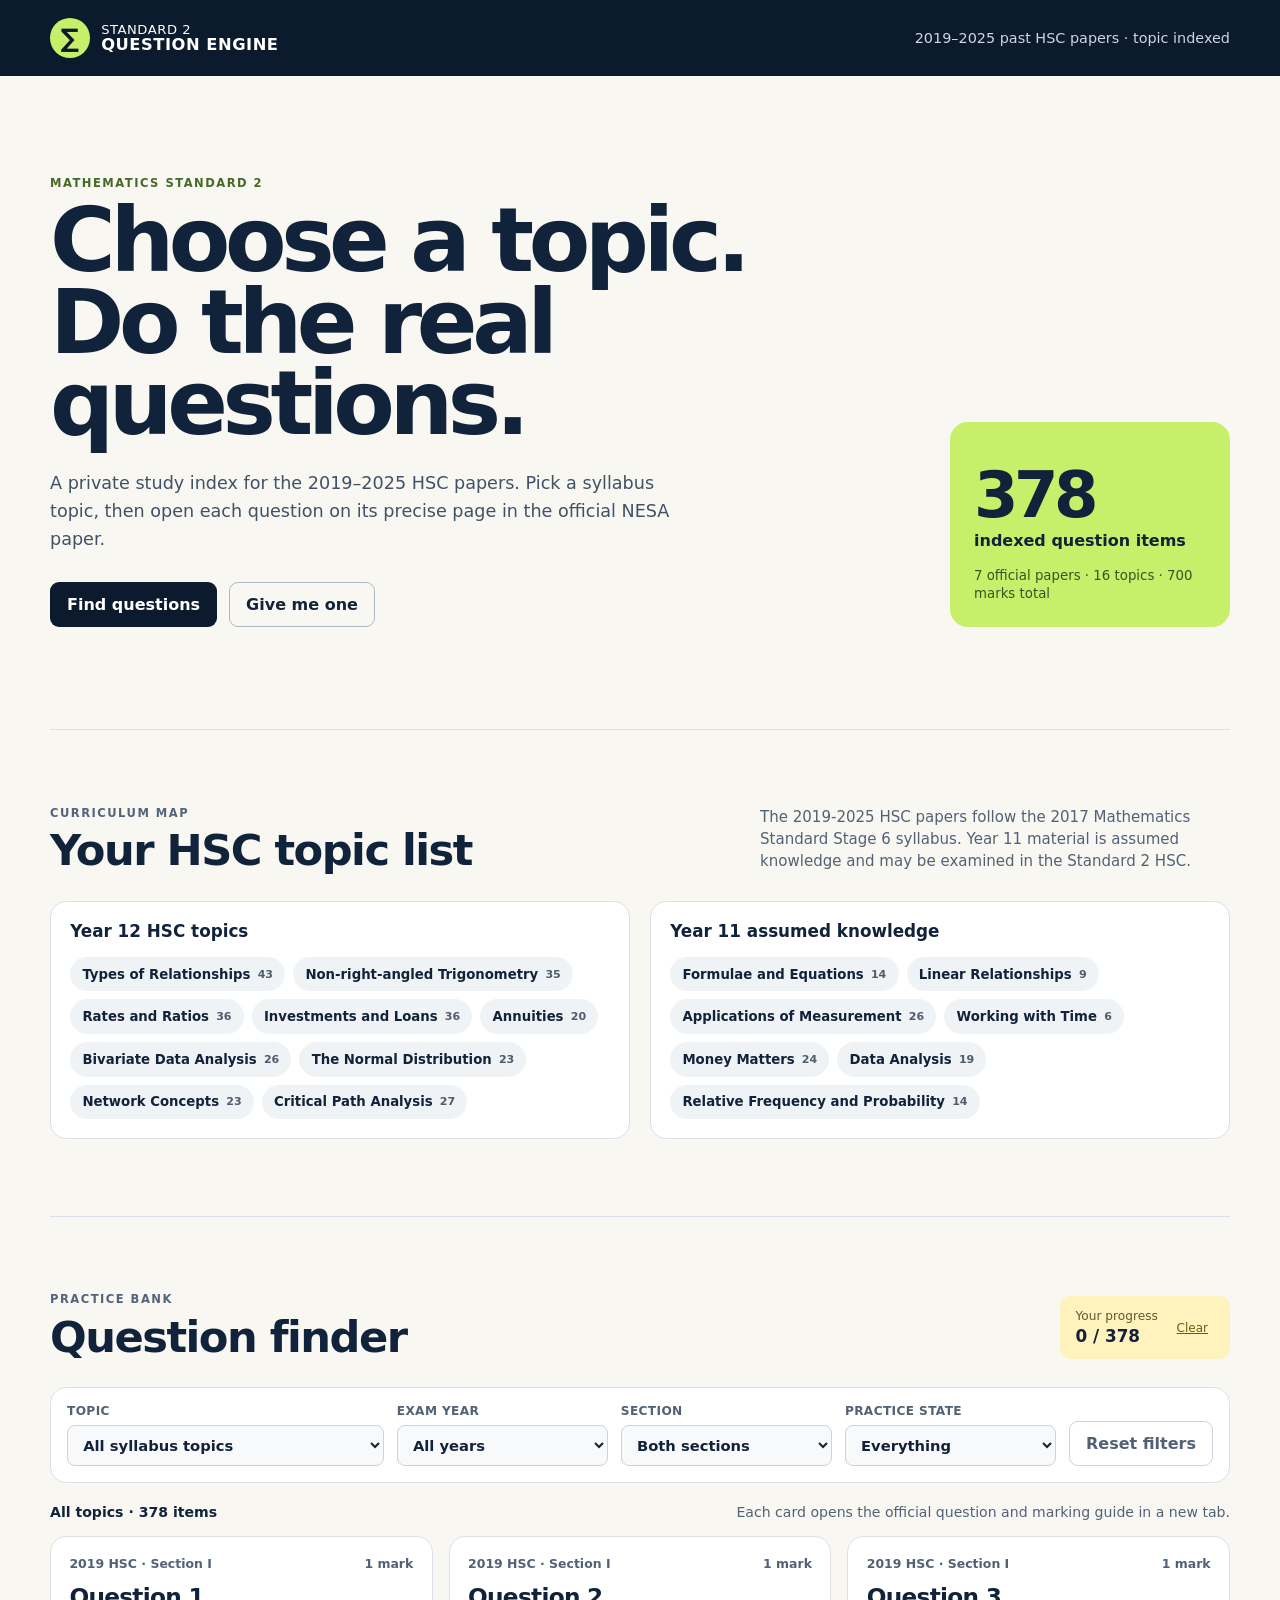
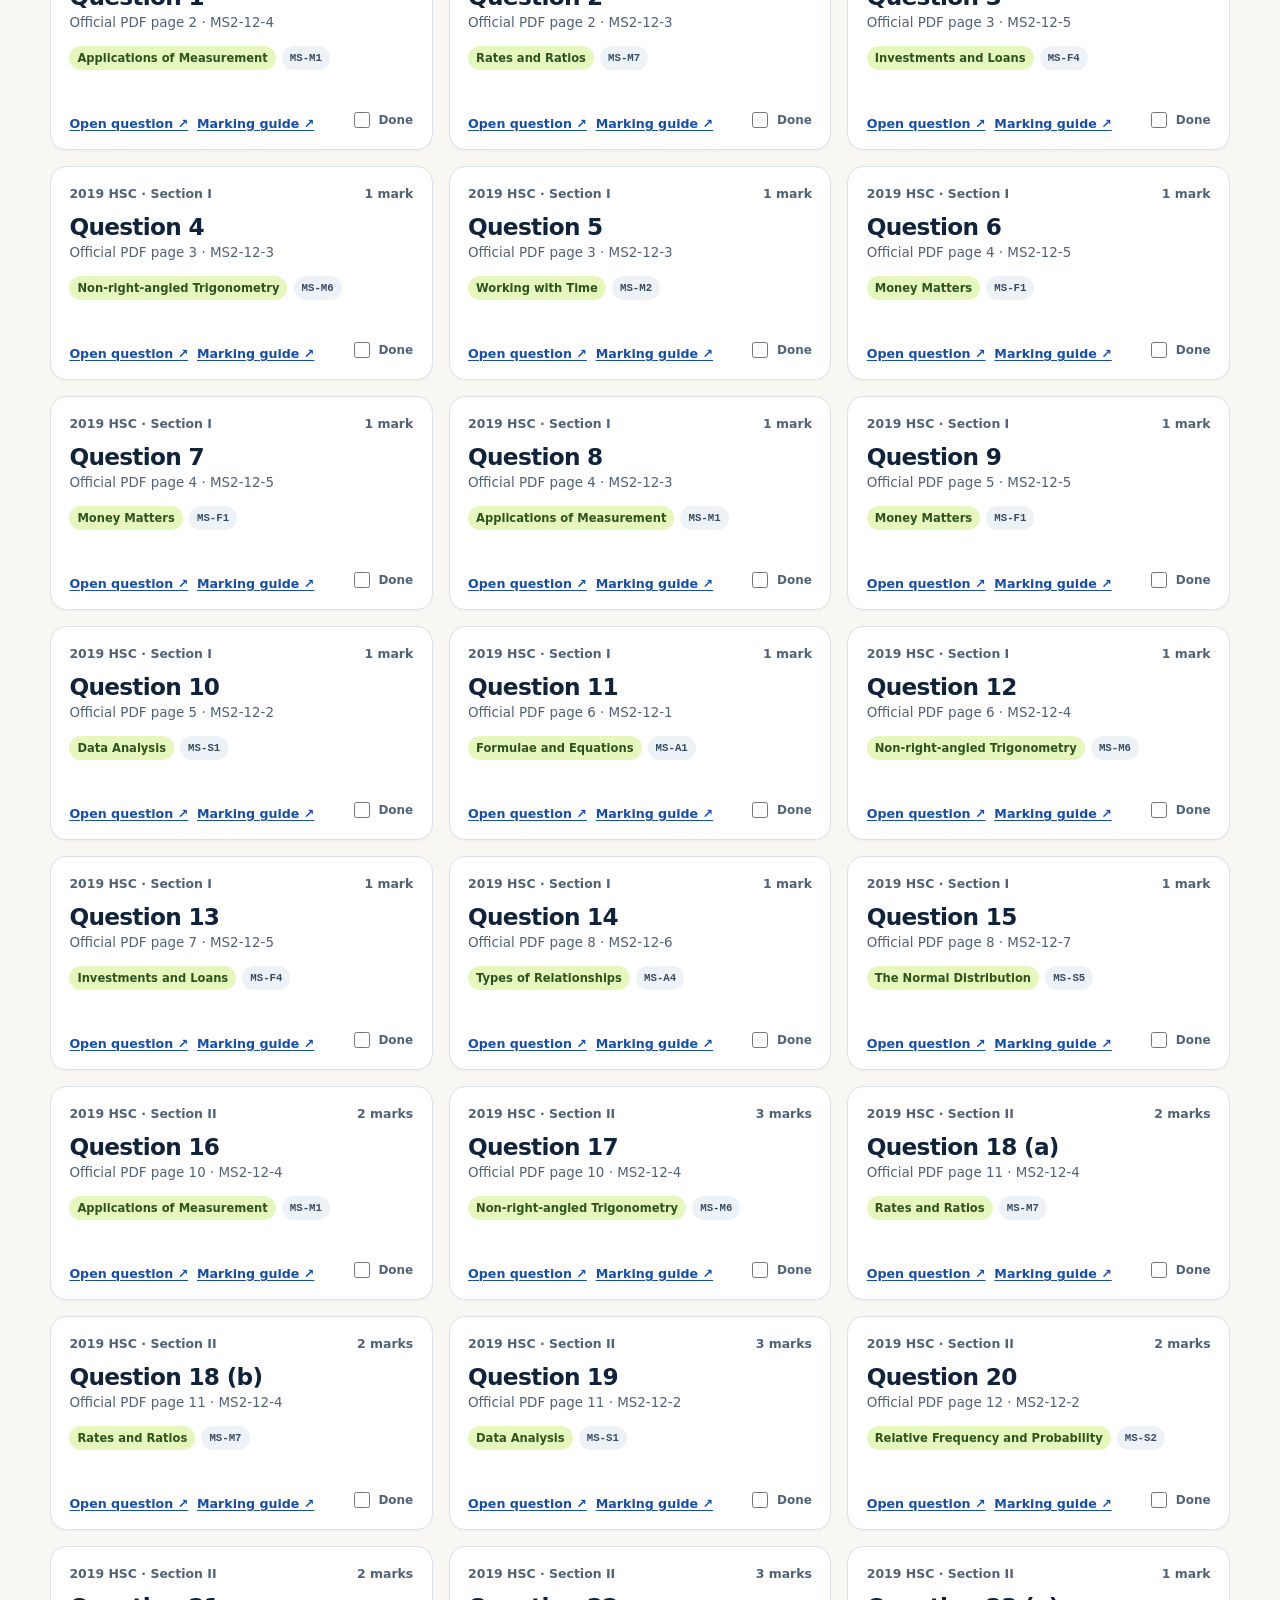
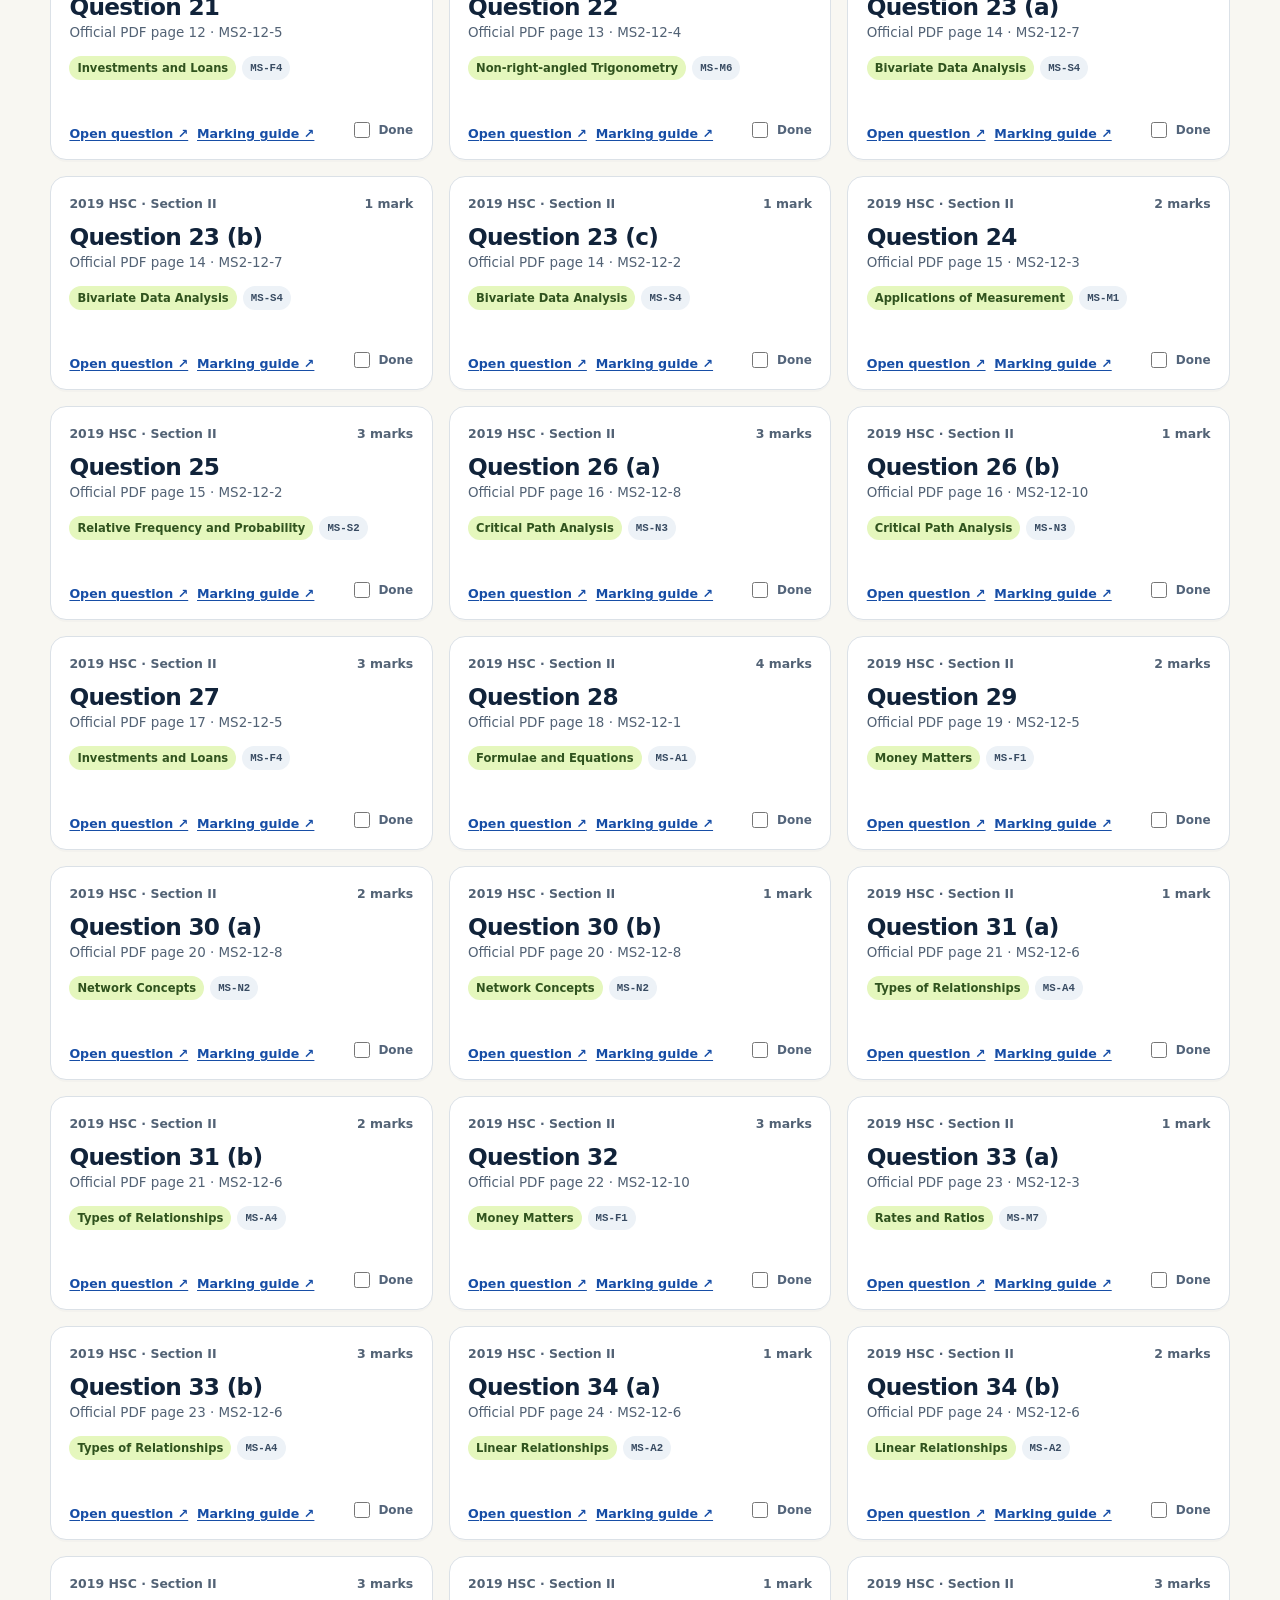
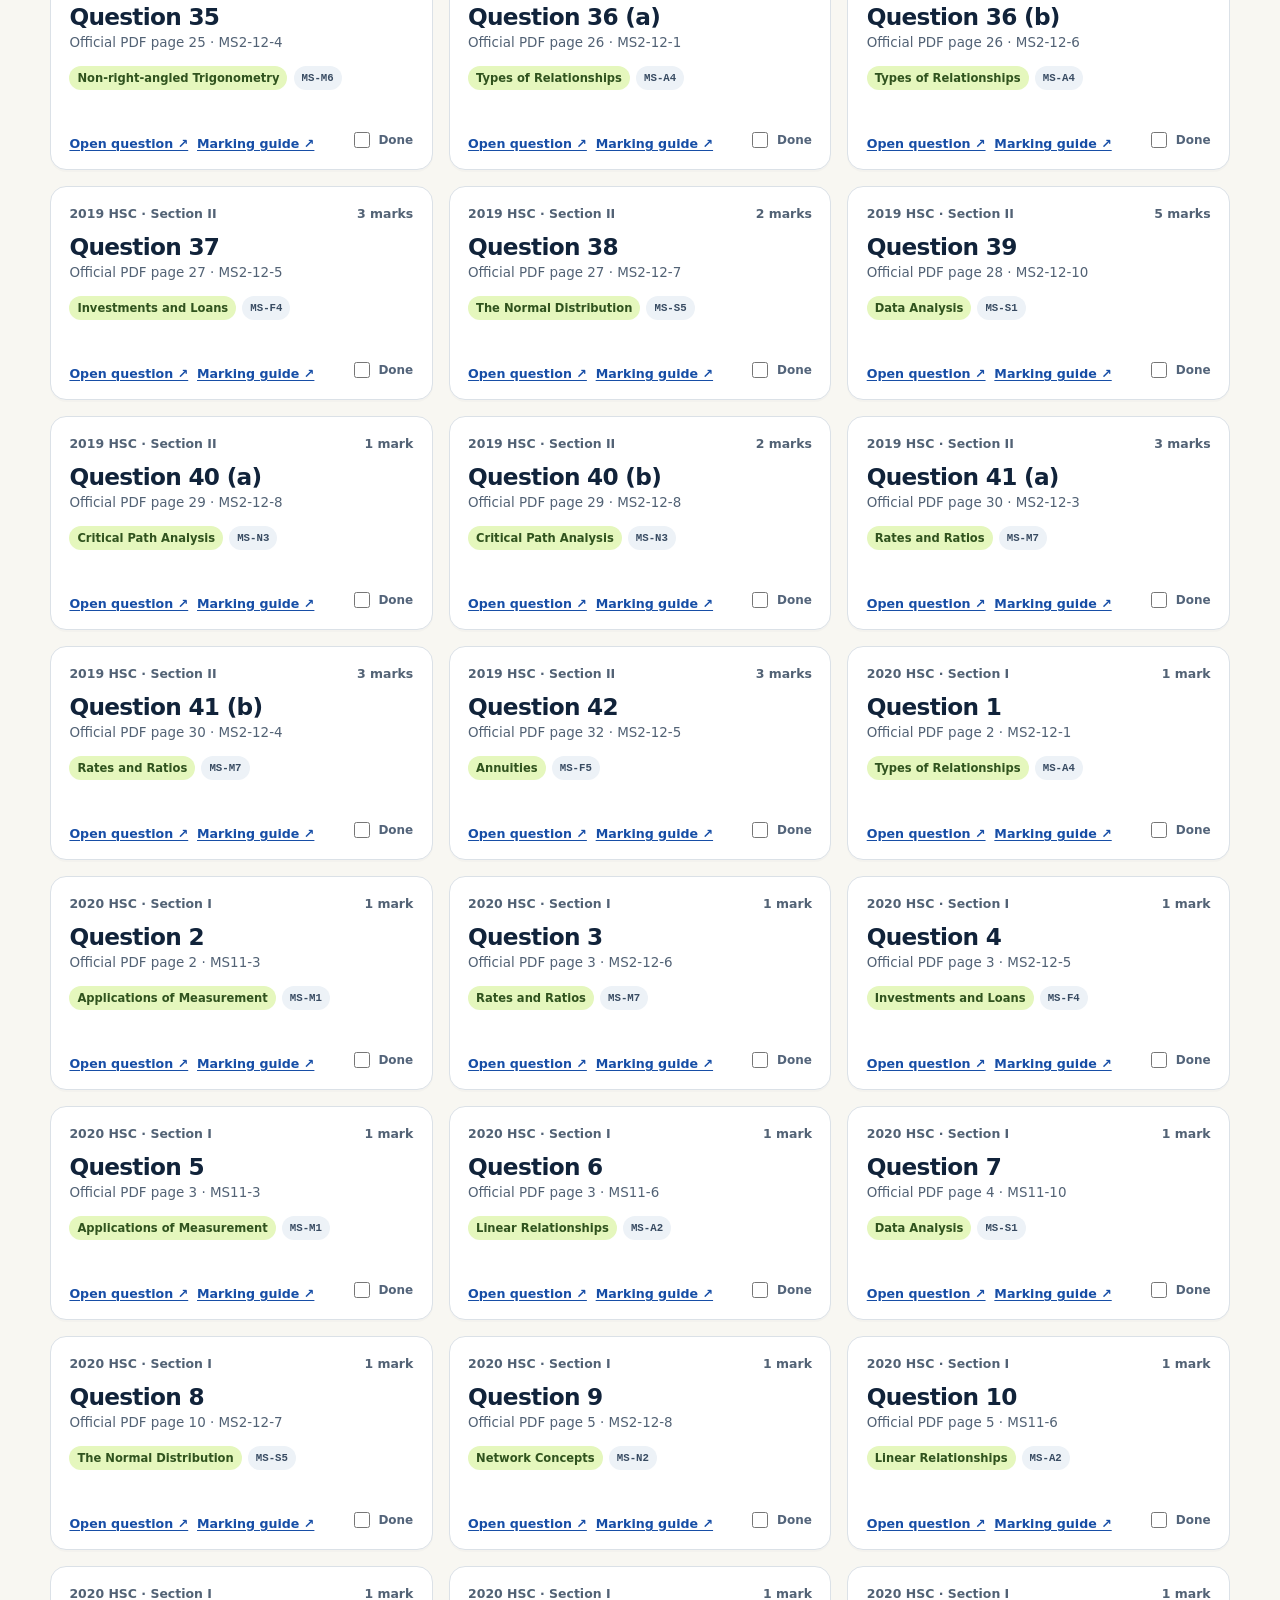
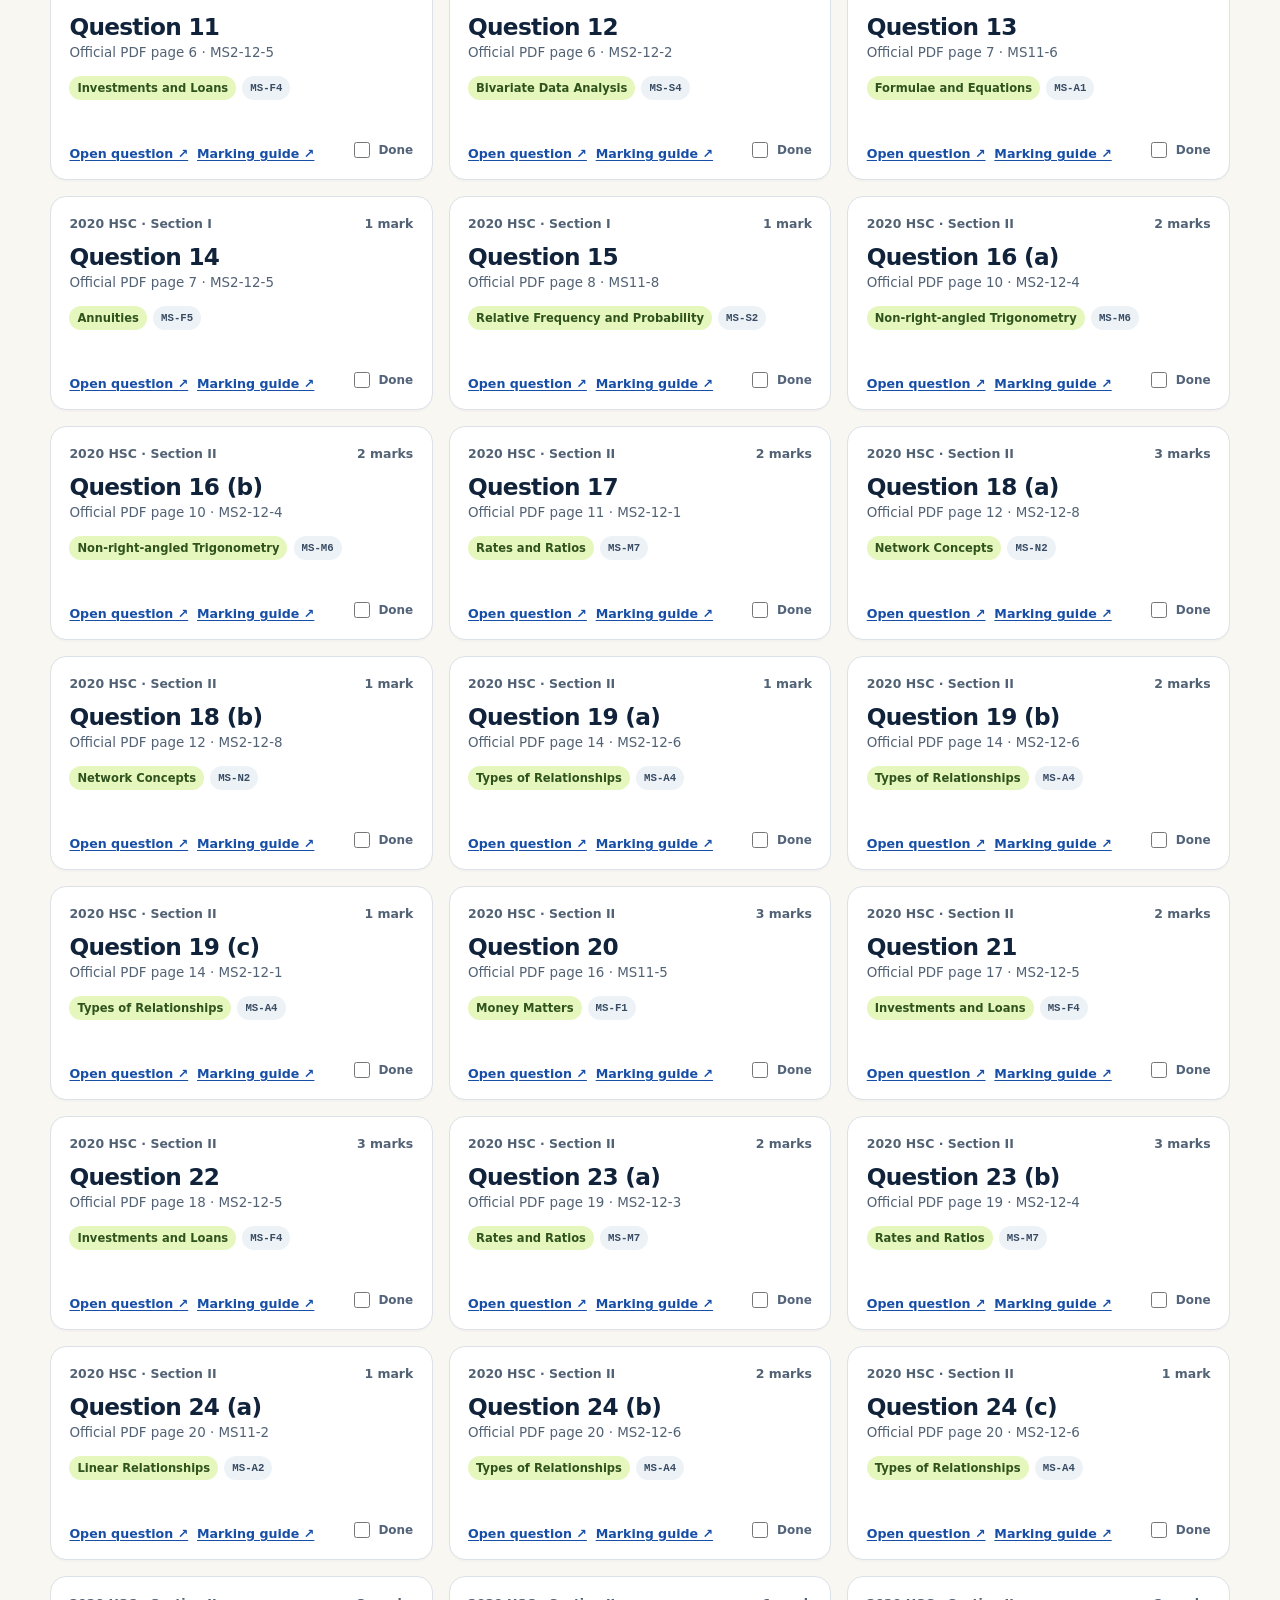
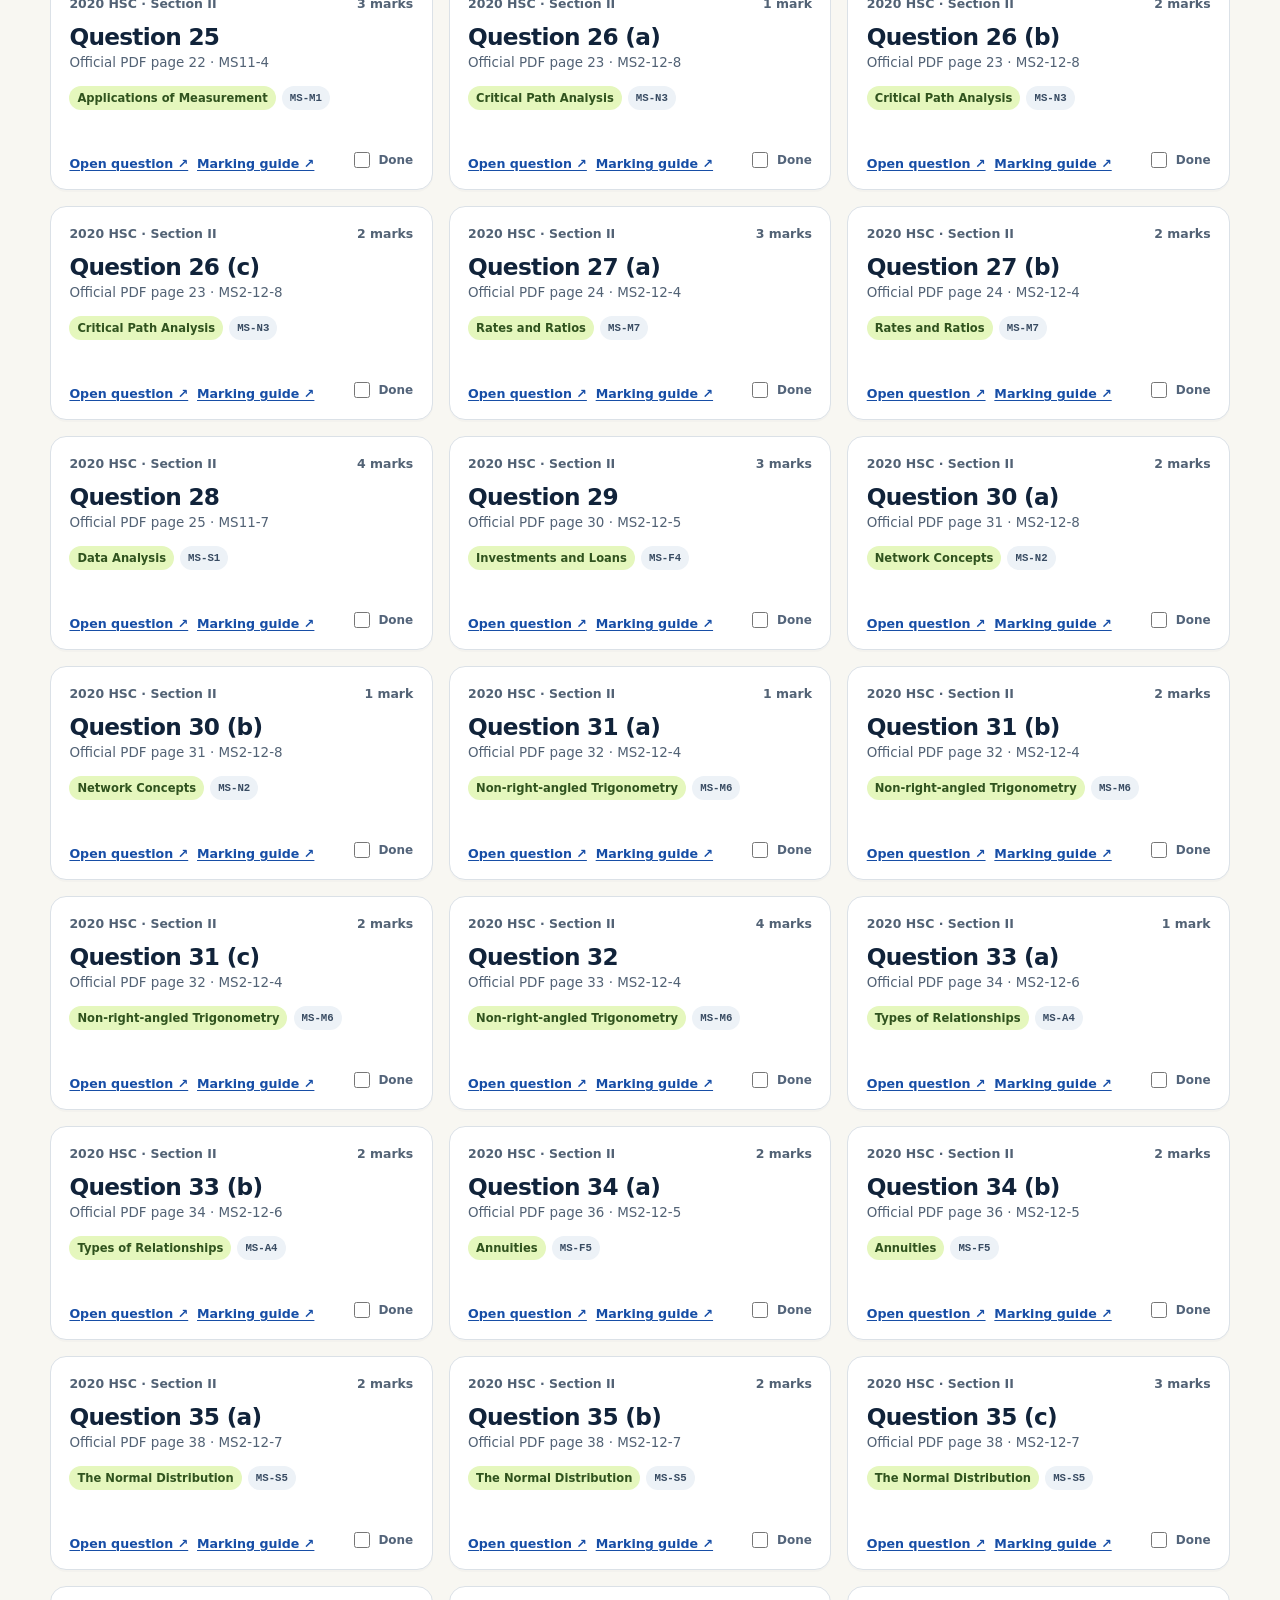
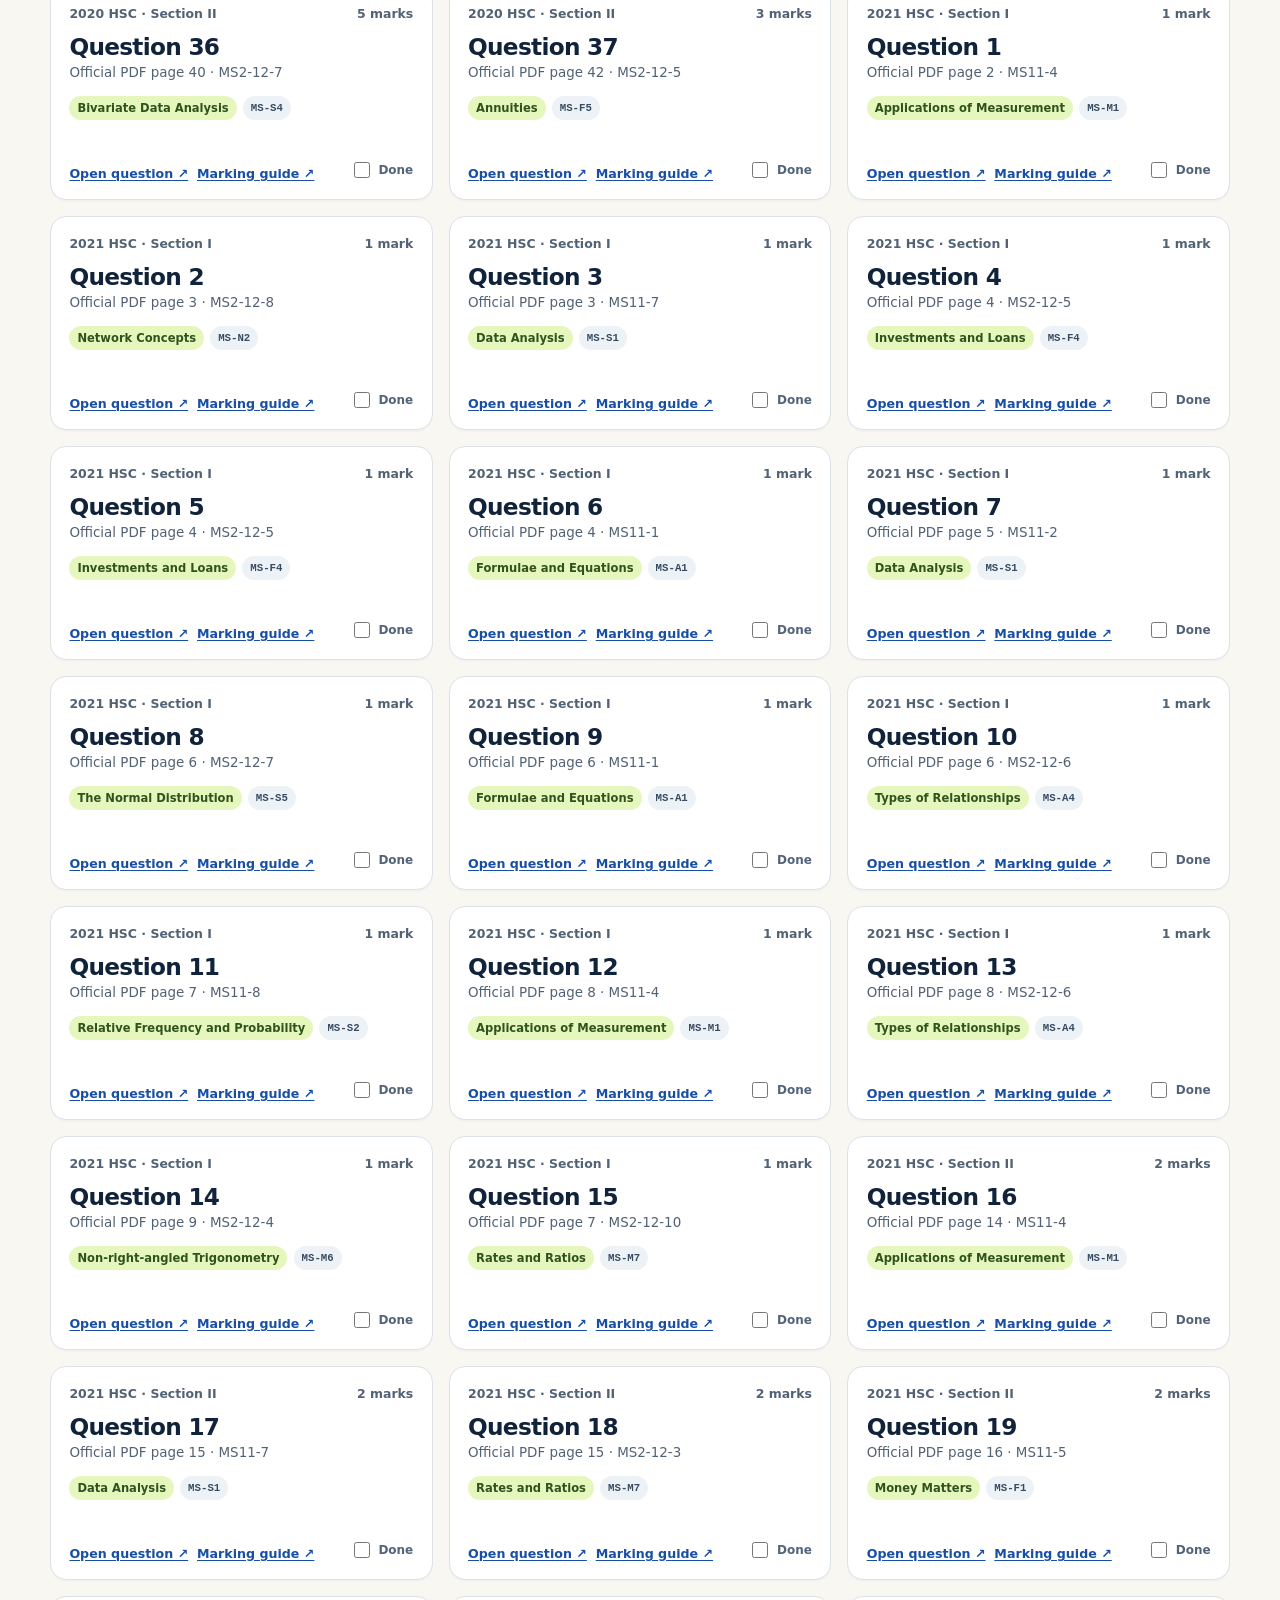
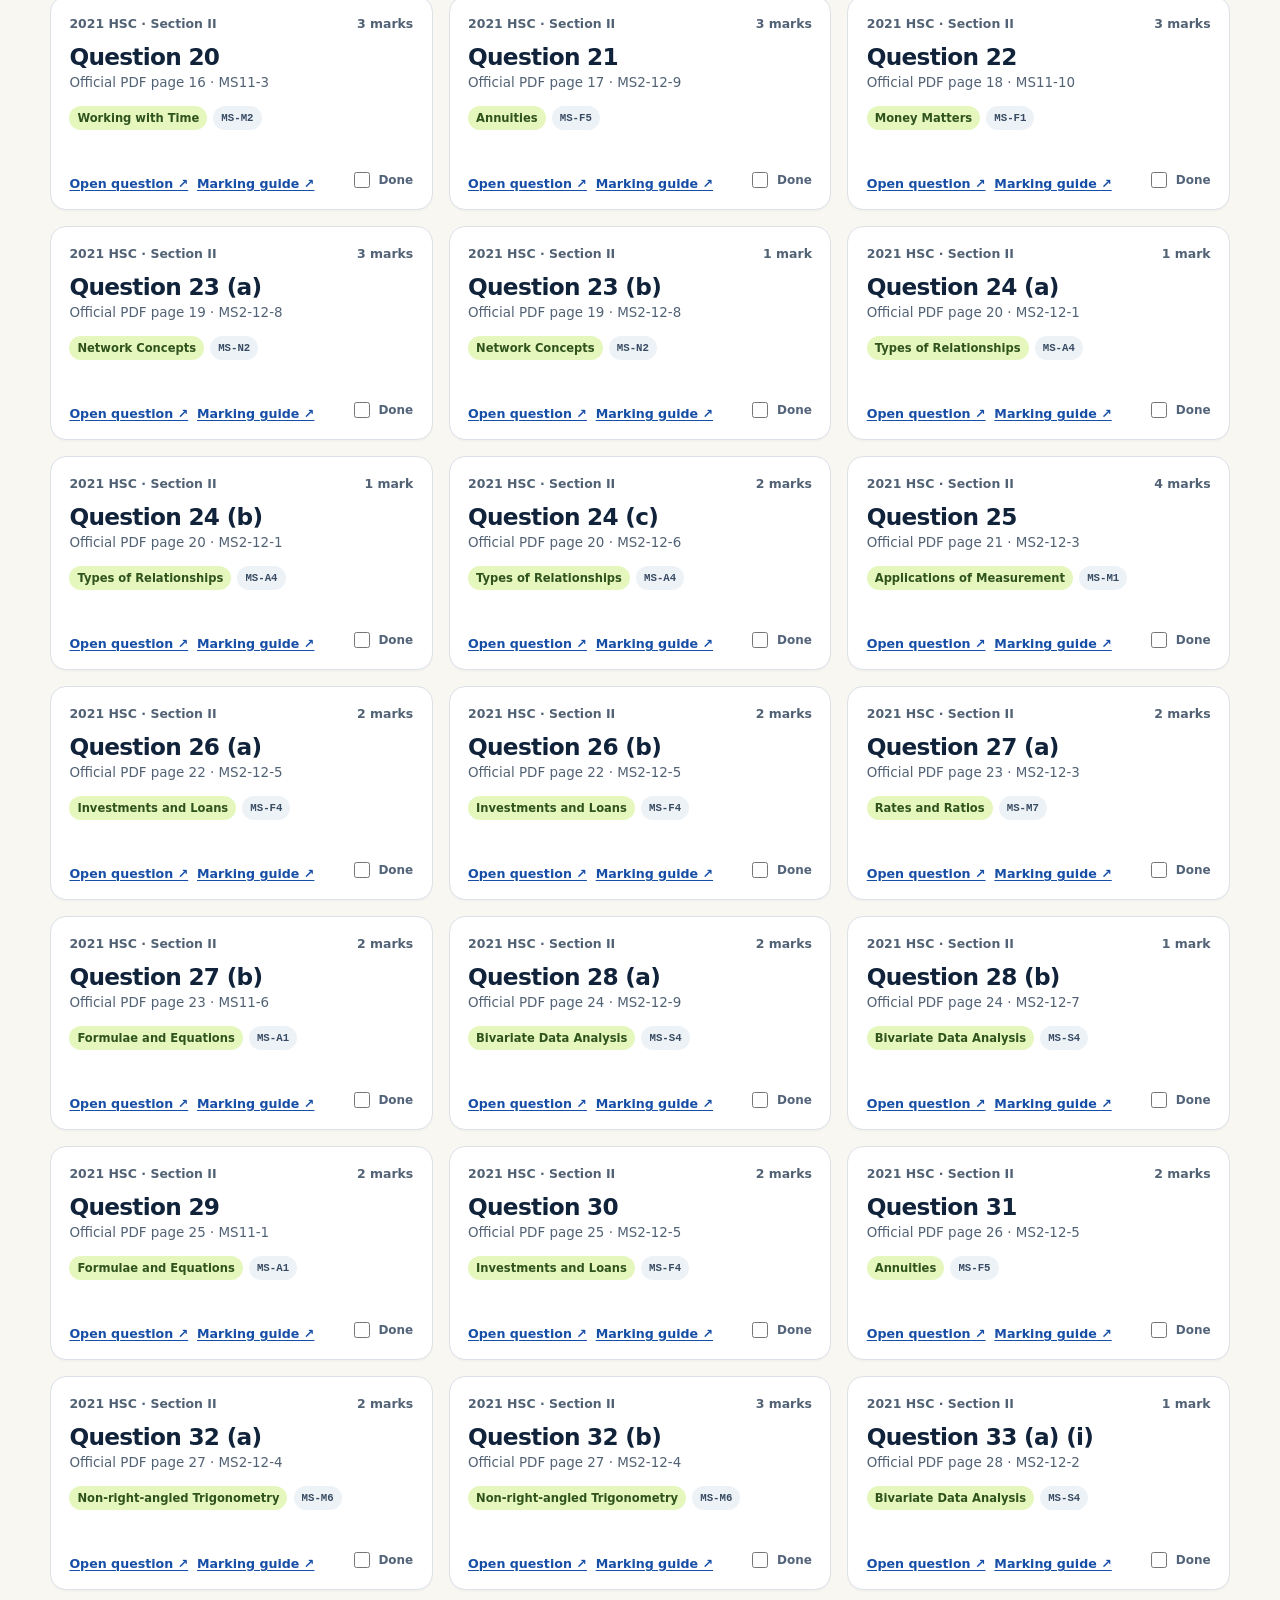
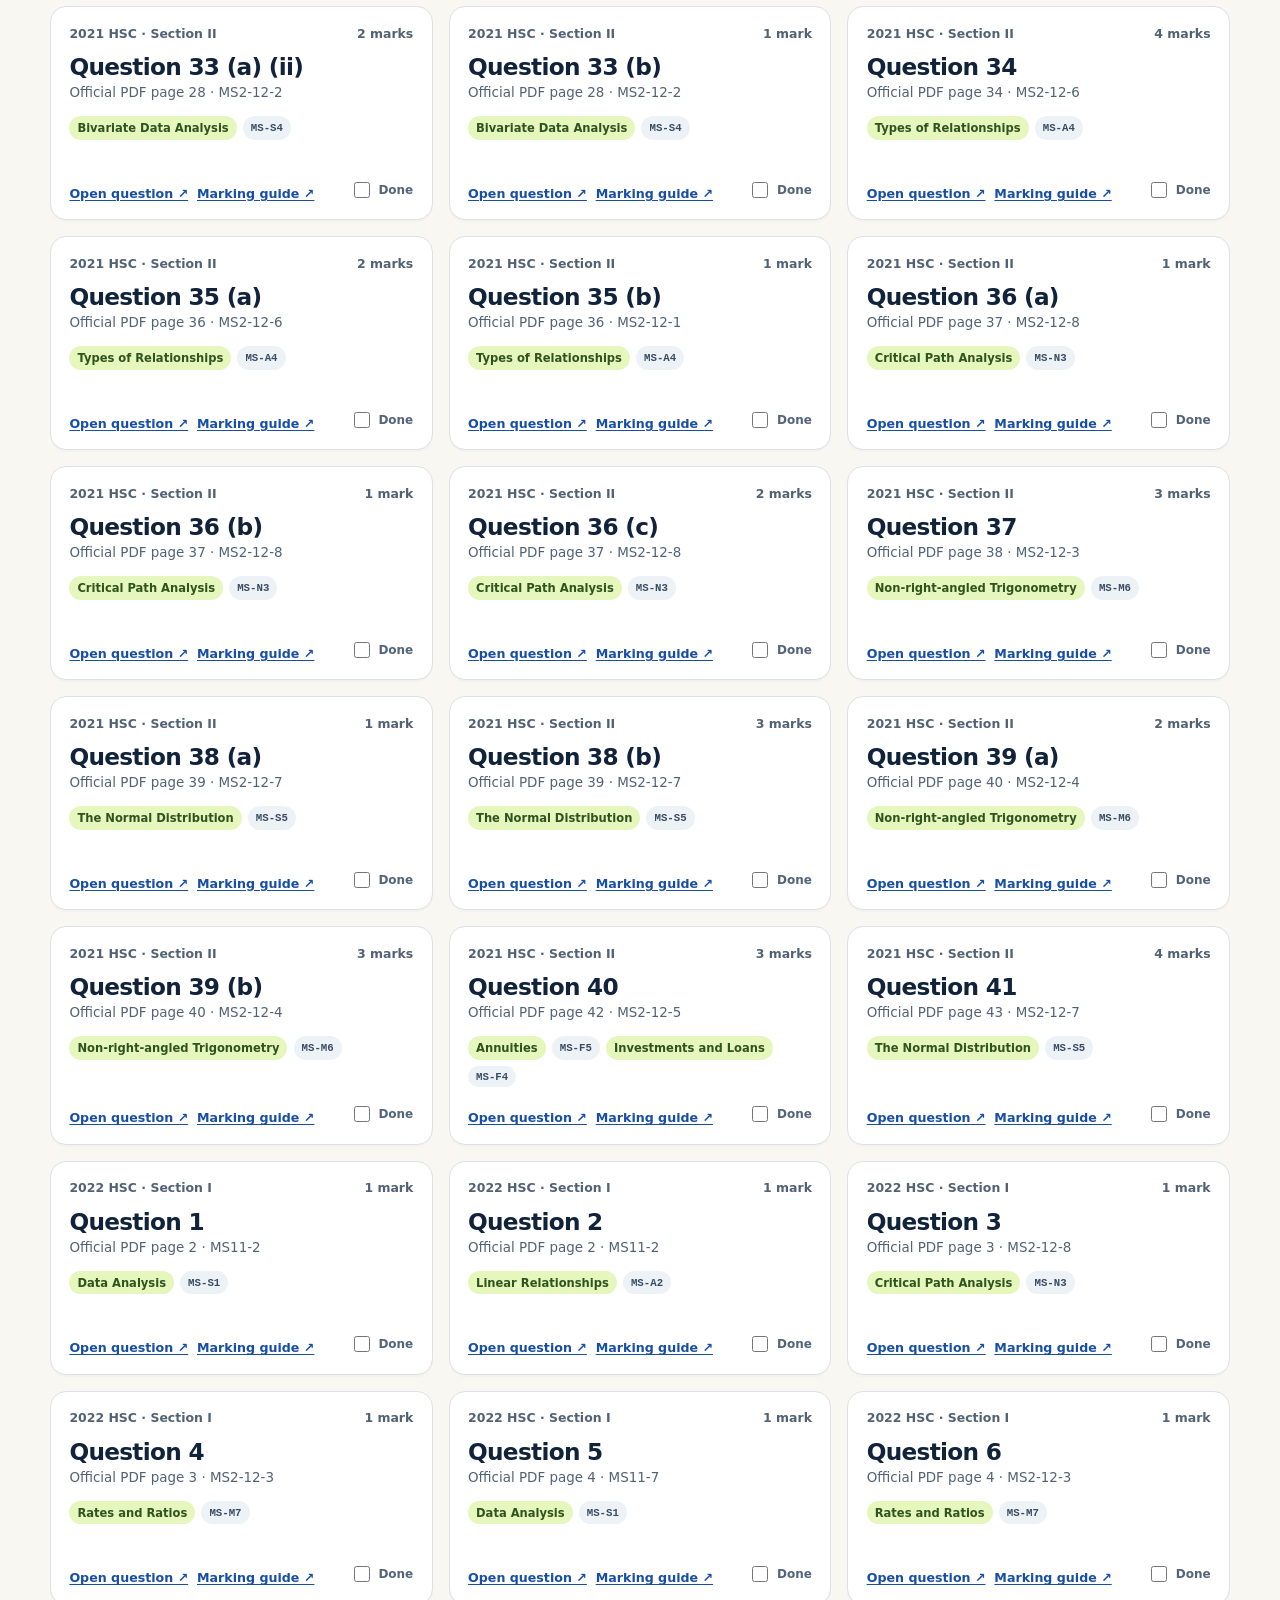
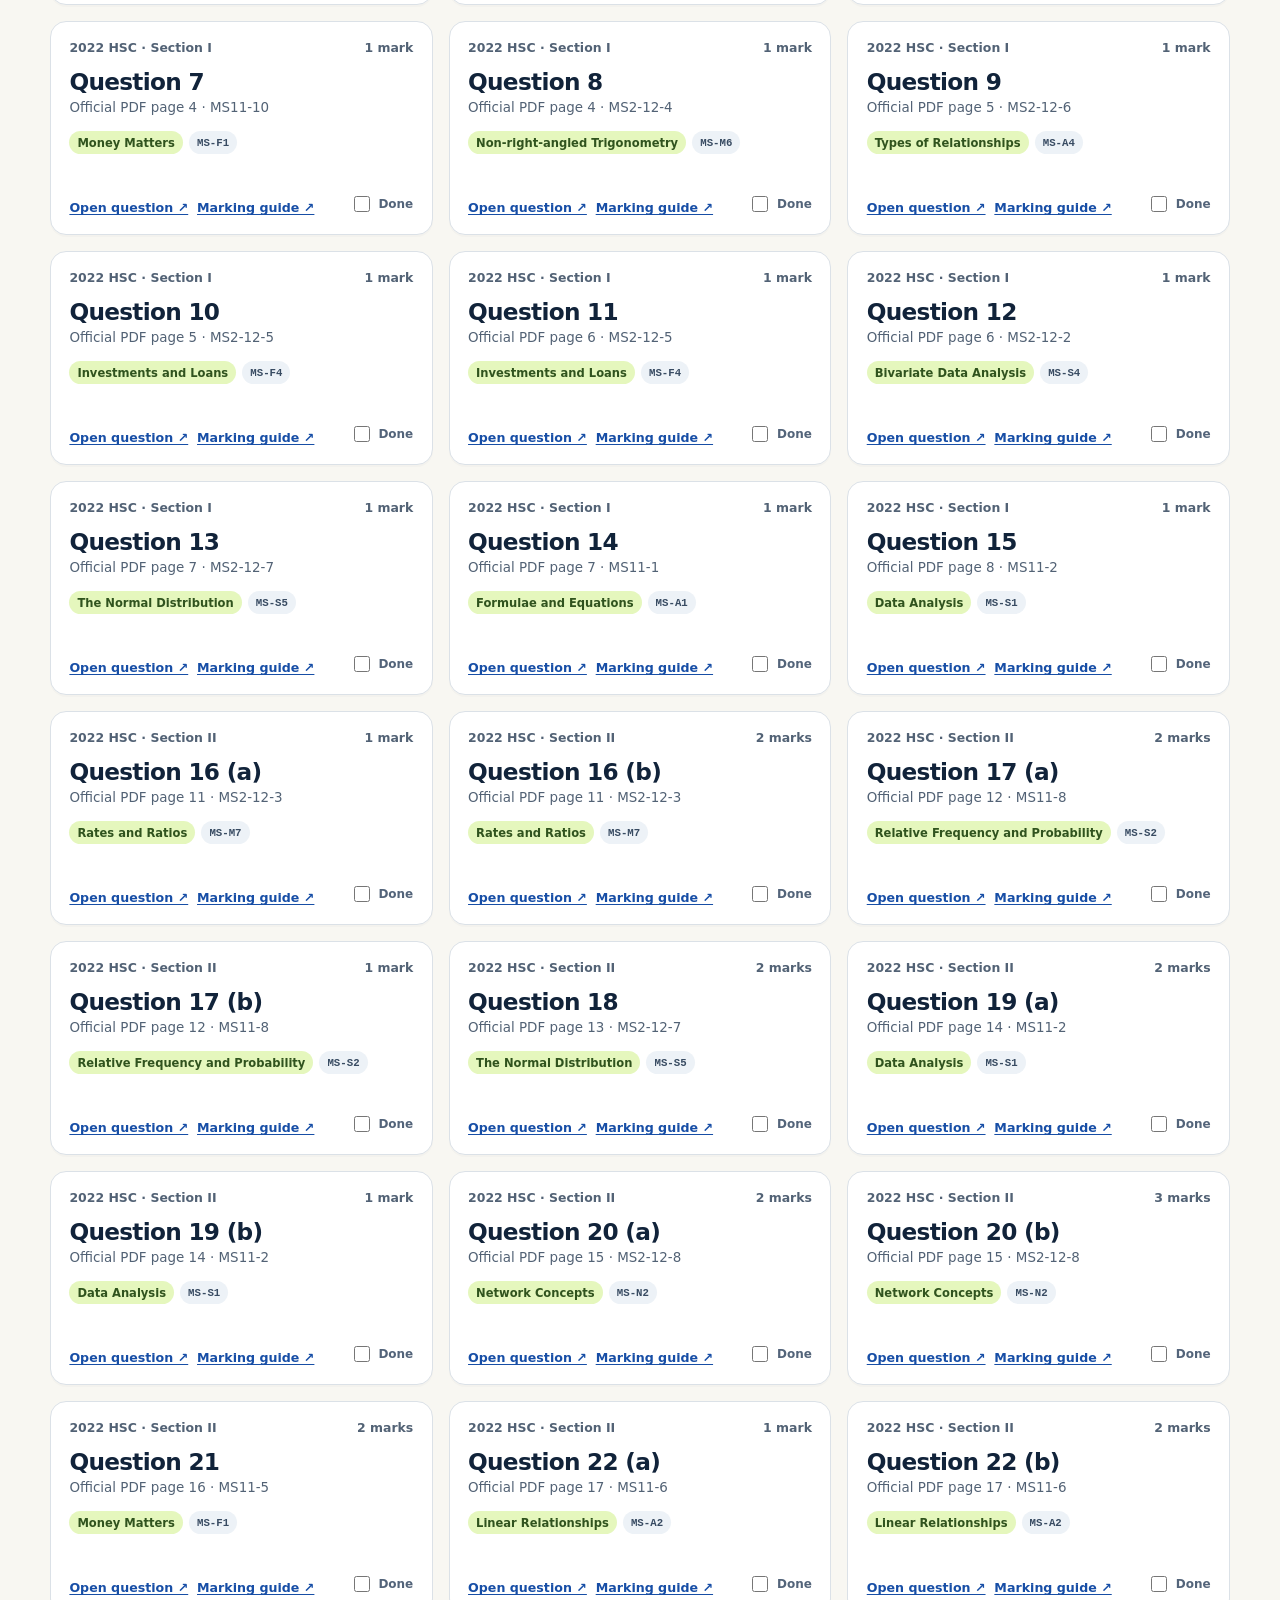
==== index.html @ 203e0d5e "Build HSC Standard 2 topic question engine" ====
<!doctype html>
<html lang="en-AU">
  <head>
    <meta charset="utf-8">
    <meta name="viewport" content="width=device-width, initial-scale=1">
    <meta name="description" content="A personal topic-filtered index of 2019-2025 HSC Mathematics Standard 2 questions.">
    <title>HSC Standard 2 Question Engine</title>
    <link rel="stylesheet" href="app.css">
  </head>
  <body>
    <a class="skip-link" href="#questions">Skip to questions</a>
    <header class="site-header">
      <div class="header-inner">
        <a class="brand" href="#top" aria-label="HSC Standard 2 Question Engine home">
          <span class="brand-mark" aria-hidden="true">∑</span>
          <span>Standard 2<br><strong>Question Engine</strong></span>
        </a>
        <p class="header-note">2019–2025 past HSC papers · topic indexed</p>
      </div>
    </header>

    <main id="top">
      <section class="hero" aria-labelledby="page-title">
        <div>
          <p class="eyebrow">Mathematics Standard 2</p>
          <h1 id="page-title">Choose a topic.<br>Do the real questions.</h1>
          <p class="hero-copy">A private study index for the 2019–2025 HSC papers. Pick a syllabus topic, then open each question on its precise page in the official NESA paper.</p>
          <div class="hero-actions">
            <a class="button primary" href="#questions">Find questions</a>
            <button class="button secondary" id="random-question" type="button">Give me one</button>
          </div>
        </div>
        <aside class="hero-stat" aria-label="Question-bank coverage">
          <strong id="hero-item-count">378</strong>
          <span>indexed question items</span>
          <small>7 official papers · 16 topics · 700 marks total</small>
        </aside>
      </section>

      <section class="curriculum-section" aria-labelledby="curriculum-title">
        <div class="section-heading">
          <div>
            <p class="eyebrow">Curriculum map</p>
            <h2 id="curriculum-title">Your HSC topic list</h2>
          </div>
          <p id="curriculum-scope" class="section-note"></p>
        </div>
        <div id="curriculum-map" class="curriculum-map" aria-label="Syllabus topic filters"></div>
      </section>

      <section class="question-section" id="questions" aria-labelledby="questions-title">
        <div class="section-heading question-heading">
          <div>
            <p class="eyebrow">Practice bank</p>
            <h2 id="questions-title">Question finder</h2>
          </div>
          <div class="progress-card" aria-live="polite">
            <span>Your progress</span>
            <strong id="progress-value">0 / 378</strong>
            <button type="button" class="text-button" id="clear-progress">Clear</button>
          </div>
        </div>

        <form class="filters" id="filters" aria-label="Filter questions">
          <label>
            <span>Topic</span>
            <select id="topic-filter" name="topic"></select>
          </label>
          <label>
            <span>Exam year</span>
            <select id="year-filter" name="year">
              <option value="all">All years</option>
              <option value="2025">2025</option>
              <option value="2024">2024</option>
              <option value="2023">2023</option>
              <option value="2022">2022</option>
              <option value="2021">2021</option>
              <option value="2020">2020</option>
              <option value="2019">2019</option>
            </select>
          </label>
          <label>
            <span>Section</span>
            <select id="section-filter" name="section">
              <option value="all">Both sections</option>
              <option value="I">Section I</option>
              <option value="II">Section II</option>
            </select>
          </label>
          <label>
            <span>Practice state</span>
            <select id="state-filter" name="state">
              <option value="all">Everything</option>
              <option value="open">Not yet done</option>
              <option value="done">Completed</option>
            </select>
          </label>
          <button class="button filter-reset" type="reset">Reset filters</button>
        </form>

        <div class="results-toolbar" aria-live="polite">
          <p id="results-summary"></p>
          <p class="results-hint">Each card opens the official question and marking guide in a new tab.</p>
        </div>
        <div id="question-list" class="question-list" aria-live="polite"></div>
        <p id="empty-state" class="empty-state" hidden>No questions match those filters. Try another topic or reset the filters.</p>
      </section>

      <section class="sources" aria-labelledby="sources-title">
        <div>
          <p class="eyebrow">Source notes</p>
          <h2 id="sources-title">Built from official maps, not copied papers</h2>
          <p>The engine stores question identifiers, topic mappings, marks and links only. The question wording, diagrams and PDFs stay on the original sources.</p>
        </div>
        <div class="source-links">
          <a href="https://www.nsw.gov.au/education-and-training/nesa/curriculum/mathematics/mathematics-standard-stage-6-2017" target="_blank" rel="noreferrer">NESA Mathematics Standard syllabus <span aria-hidden="true">↗</span></a>
          <a href="https://thsconline.github.io/s/yr12/Maths/" target="_blank" rel="noreferrer">THSC Online maths resource catalogue <span aria-hidden="true">↗</span></a>
        </div>
      </section>
    </main>

    <footer>
      <p>For personal study. Topic mappings follow the official marking-guideline grids for each paper.</p>
    </footer>
    <script type="module" src="app.js"></script>
  </body>
</html>
---- app.css ----
:root {
  --ink: #11233a;
  --deep: #0c1a2d;
  --muted: #526275;
  --paper: #f8f7f2;
  --surface: #ffffff;
  --line: #dbe1e7;
  --lime: #c8ef6a;
  --orange: #ff7353;
  --blue: #246bfe;
  --yellow: #fff2bc;
  --radius: 16px;
  font-family: Inter, ui-sans-serif, system-ui, -apple-system, BlinkMacSystemFont, "Segoe UI", sans-serif;
  color: var(--ink);
  background: var(--paper);
}

* { box-sizing: border-box; }
html { scroll-behavior: smooth; }
body { margin: 0; min-width: 320px; background: var(--paper); }
button, select { font: inherit; }
button, a, select, input { -webkit-tap-highlight-color: transparent; }
a { color: inherit; }
.skip-link { position: fixed; left: 1rem; top: -5rem; z-index: 10; background: var(--lime); padding: .7rem 1rem; border-radius: 8px; }
.skip-link:focus { top: 1rem; }

.site-header { background: var(--deep); color: white; }
.header-inner, main, footer { width: min(1180px, calc(100% - 2.5rem)); margin: 0 auto; }
.header-inner { min-height: 4.75rem; display: flex; align-items: center; justify-content: space-between; gap: 1rem; }
.brand { display: flex; align-items: center; gap: .7rem; text-decoration: none; font-size: .82rem; line-height: 1.05; letter-spacing: .04em; text-transform: uppercase; }
.brand strong { font-size: 1.02rem; }
.brand-mark { display: grid; place-content: center; background: var(--lime); color: var(--deep); width: 2.5rem; height: 2.5rem; border-radius: 50%; font-size: 1.6rem; font-weight: 800; }
.header-note { margin: 0; color: #cbd7e5; font-size: .9rem; }

.hero { padding: clamp(3.5rem, 8vw, 7rem) 0; display: grid; grid-template-columns: 1fr minmax(200px, 280px); gap: 3rem; align-items: end; }
.eyebrow { margin: 0 0 .65rem; color: #53647a; font-size: .72rem; line-height: 1; font-weight: 800; letter-spacing: .13em; text-transform: uppercase; }
.hero .eyebrow { color: #476928; }
h1, h2, h3, p { overflow-wrap: break-word; }
h1 { max-width: 790px; margin: 0; letter-spacing: -.06em; font-size: clamp(3rem, 7vw, 6.25rem); line-height: .91; }
h2 { margin: 0; letter-spacing: -.035em; font-size: clamp(1.8rem, 4vw, 2.7rem); line-height: 1; }
.hero-copy { max-width: 630px; margin: 1.5rem 0 0; color: #415166; font-size: 1.1rem; line-height: 1.6; }
.hero-actions { display: flex; flex-wrap: wrap; gap: .75rem; margin-top: 1.8rem; }
.button { appearance: none; border: 1px solid transparent; border-radius: 9px; cursor: pointer; text-decoration: none; font-weight: 750; padding: .75rem 1rem; transition: transform .15s ease, background .15s ease, border-color .15s ease; }
.button:hover { transform: translateY(-1px); }
.button:focus-visible, select:focus-visible, input:focus-visible, .topic-button:focus-visible, .card-link:focus-visible { outline: 3px solid #7aa8ff; outline-offset: 2px; }
.primary { background: var(--deep); color: white; }
.secondary { background: transparent; border-color: #aeb8c3; color: var(--ink); }
.hero-stat { background: var(--lime); min-height: 205px; border-radius: 18px; padding: 1.5rem; display: flex; flex-direction: column; justify-content: end; }
.hero-stat strong { display: block; font-size: 4rem; line-height: .8; letter-spacing: -.07em; }
.hero-stat span { margin-top: .6rem; font-weight: 750; }
.hero-stat small { margin-top: 1.1rem; color: #375522; line-height: 1.35; }

.curriculum-section, .question-section, .sources { padding: clamp(3rem, 6vw, 5.5rem) 0; border-top: 1px solid var(--line); }
.section-heading { display: flex; gap: 2rem; align-items: end; justify-content: space-between; margin-bottom: 1.75rem; }
.section-note { max-width: 470px; margin: 0; color: var(--muted); font-size: .94rem; line-height: 1.45; }
.curriculum-map { display: grid; grid-template-columns: repeat(2, minmax(0, 1fr)); gap: 1.25rem; }
.stream-card { background: var(--surface); border: 1px solid var(--line); border-radius: var(--radius); padding: 1.2rem; }
.stream-card h3 { margin: 0 0 1rem; font-size: 1.05rem; }
.topic-grid { display: flex; flex-wrap: wrap; gap: .5rem; }
.topic-button { appearance: none; display: flex; align-items: center; gap: .45rem; text-align: left; cursor: pointer; background: #f0f3f5; color: var(--ink); border: 1px solid transparent; border-radius: 99px; padding: .55rem .7rem; font-weight: 650; font-size: .83rem; }
.topic-button:hover { background: #e4ecf6; }
.topic-button.active { background: var(--deep); color: white; }
.topic-button small { opacity: .72; font-weight: 700; }

.question-heading { align-items: end; }
.progress-card { min-width: 155px; border-radius: 11px; padding: .8rem 1rem; background: var(--yellow); display: grid; grid-template-columns: 1fr auto; gap: .2rem .8rem; }
.progress-card span { font-size: .76rem; color: #5c5738; }
.progress-card strong { font-size: 1.05rem; }
.text-button { grid-row: 1 / span 2; grid-column: 2; appearance: none; background: transparent; border: 0; color: #705b13; cursor: pointer; font-size: .75rem; text-decoration: underline; }
.filters { display: grid; grid-template-columns: 1.5fr repeat(3, 1fr) auto; gap: .8rem; padding: 1rem; background: var(--surface); border: 1px solid var(--line); border-radius: var(--radius); }
.filters label { display: grid; gap: .4rem; color: var(--muted); font-size: .76rem; font-weight: 760; letter-spacing: .03em; text-transform: uppercase; }
.filters select { min-width: 0; color: var(--ink); background: #f7f9fa; border: 1px solid #cbd4dd; border-radius: 8px; padding: .65rem .7rem; font-size: .92rem; font-weight: 600; text-transform: none; }
.filter-reset { align-self: end; background: transparent; color: var(--muted); border-color: #cbd4dd; white-space: nowrap; }
.results-toolbar { display: flex; justify-content: space-between; gap: 1rem; margin: 1.3rem 0 1rem; color: var(--muted); font-size: .88rem; }
.results-toolbar p { margin: 0; }
#results-summary { color: var(--ink); font-weight: 700; }
.question-list { display: grid; grid-template-columns: repeat(3, minmax(0, 1fr)); gap: 1rem; }
.question-card { position: relative; display: flex; flex-direction: column; min-height: 214px; padding: 1.15rem; border: 1px solid var(--line); border-radius: var(--radius); background: var(--surface); box-shadow: 0 2px 0 rgba(10, 31, 56, .02); transition: border-color .15s ease, transform .15s ease; }
.question-card:hover { transform: translateY(-2px); border-color: #a3b4c5; }
.question-card.done { background: #f6fbec; border-color: #b4d979; }
.question-kicker { display: flex; align-items: center; justify-content: space-between; gap: .5rem; margin-bottom: .8rem; color: var(--muted); font-size: .78rem; font-weight: 740; }
.question-card h3 { margin: 0; font-size: 1.45rem; letter-spacing: -.03em; }
.question-meta { margin: .3rem 0 1rem; color: var(--muted); font-size: .84rem; }
.tag-row { display: flex; flex-wrap: wrap; gap: .38rem; }
.tag { display: inline-flex; align-items: center; border-radius: 99px; padding: .3rem .5rem; background: #edf2f7; color: #384b62; font-size: .72rem; font-weight: 750; }
.tag.topic { background: #e5f7bd; color: #30531e; }
.tag code { font-family: ui-monospace, SFMono-Regular, Menlo, monospace; font-size: .67rem; }
.card-footer { display: flex; align-items: end; justify-content: space-between; gap: .5rem; margin-top: auto; padding-top: 1rem; }
.card-links { display: flex; flex-wrap: wrap; gap: .55rem; }
.card-link { font-size: .79rem; font-weight: 760; color: #174ea6; text-underline-offset: .18em; }
.complete-control { display: flex; align-items: center; gap: .35rem; flex-shrink: 0; color: #53647a; font-size: .75rem; font-weight: 650; white-space: nowrap; }
.complete-control input { accent-color: #4a7e21; width: 1rem; height: 1rem; }
.empty-state { margin: 1.5rem 0 0; padding: 1.2rem; border: 1px dashed #b3c0cd; border-radius: var(--radius); color: var(--muted); text-align: center; }

.sources { display: grid; grid-template-columns: 1.1fr .9fr; gap: 2rem; }
.sources h2 { max-width: 560px; }
.sources p:not(.eyebrow) { color: var(--muted); max-width: 660px; line-height: 1.55; }
.source-links { display: grid; align-content: center; gap: .8rem; }
.source-links a { padding: 1rem; border: 1px solid var(--line); border-radius: 10px; background: var(--surface); text-decoration: none; font-weight: 700; }
.source-links a:hover { border-color: var(--blue); color: #174ea6; }
footer { padding: 1.5rem 0 3.5rem; border-top: 1px solid var(--line); color: var(--muted); font-size: .8rem; }

@media (max-width: 920px) {
  .filters { grid-template-columns: repeat(2, minmax(0, 1fr)); }
  .filter-reset { justify-self: start; }
  .question-list { grid-template-columns: repeat(2, minmax(0, 1fr)); }
}
@media (max-width: 650px) {
  .header-note { display: none; }
  .hero { grid-template-columns: 1fr; gap: 2rem; }
  .hero-stat { min-height: 140px; }
  .section-heading, .sources { grid-template-columns: 1fr; display: grid; }
  .curriculum-map, .question-list, .filters { grid-template-columns: 1fr; }
  .results-toolbar { display: grid; }
  .results-hint { display: none; }
  .header-inner, main, footer { width: min(100% - 1.5rem, 1180px); }
  h1 { font-size: clamp(3.1rem, 16vw, 4.5rem); }
}
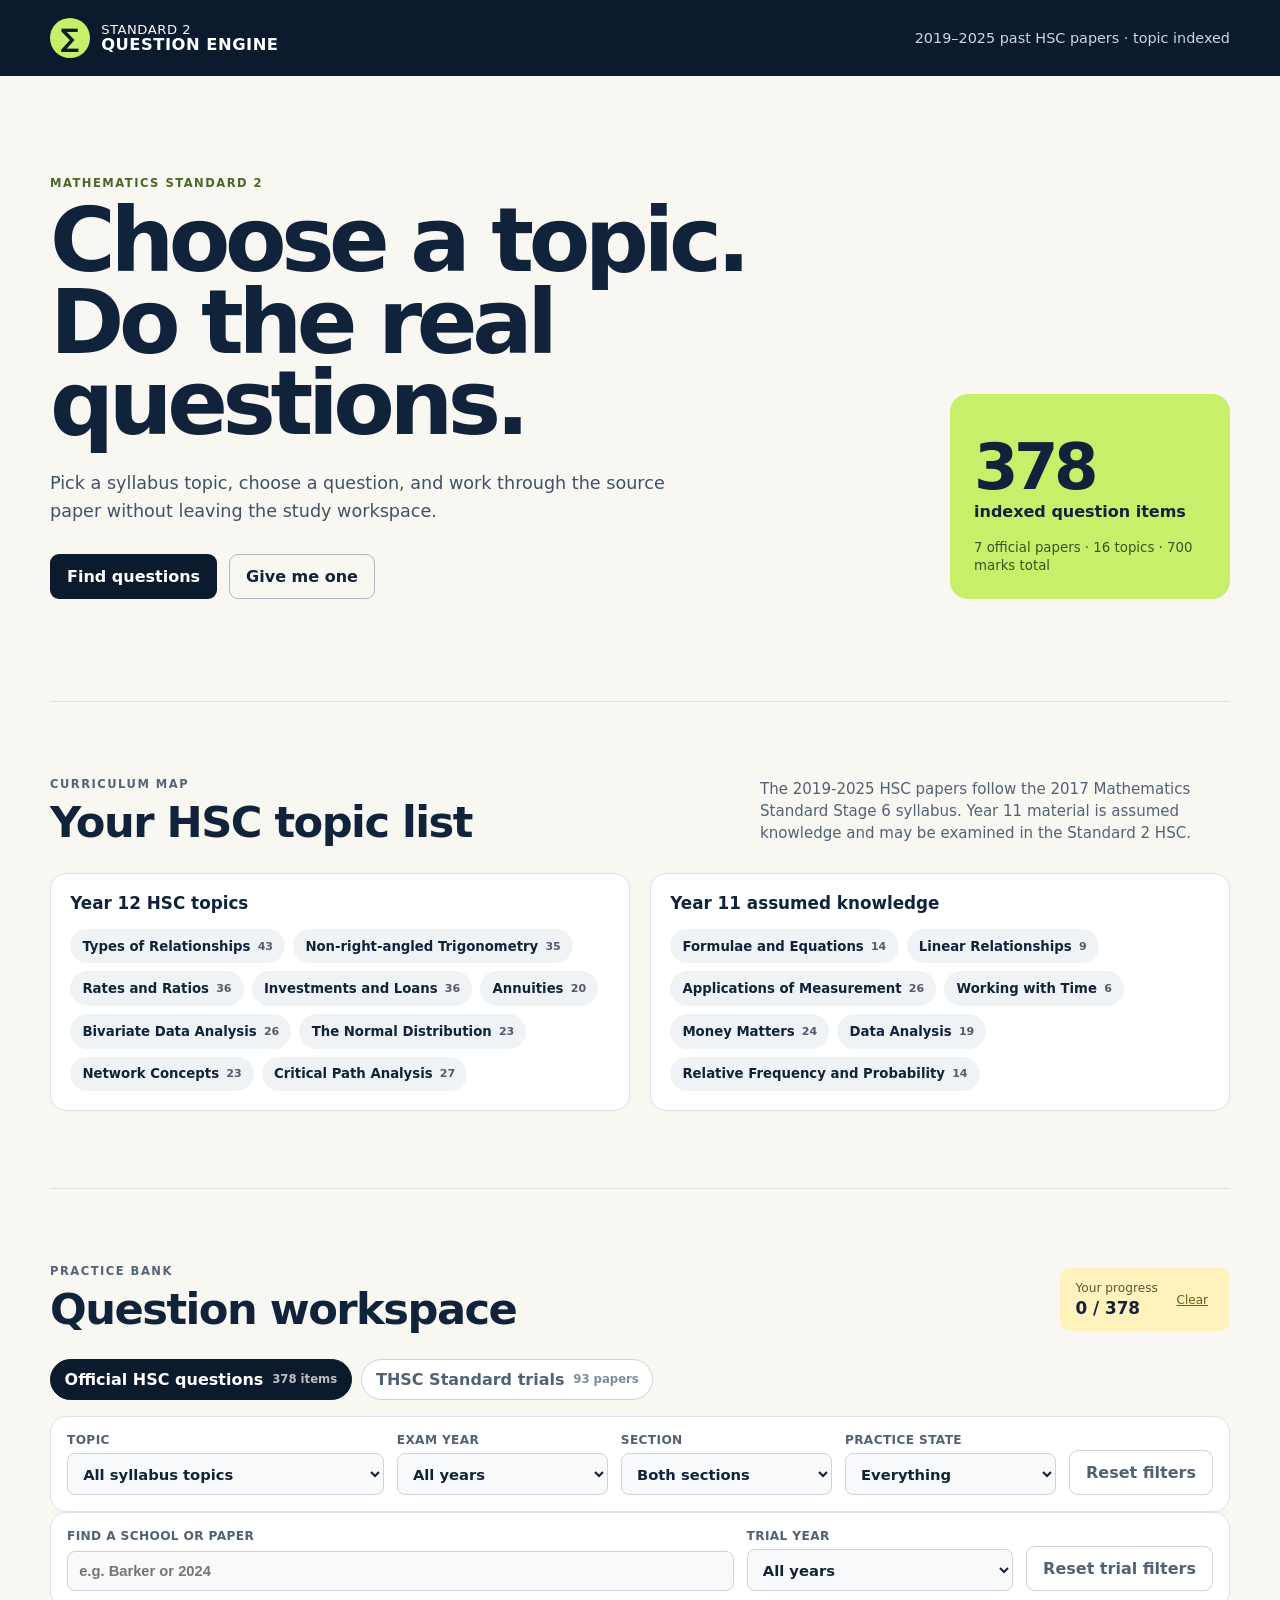
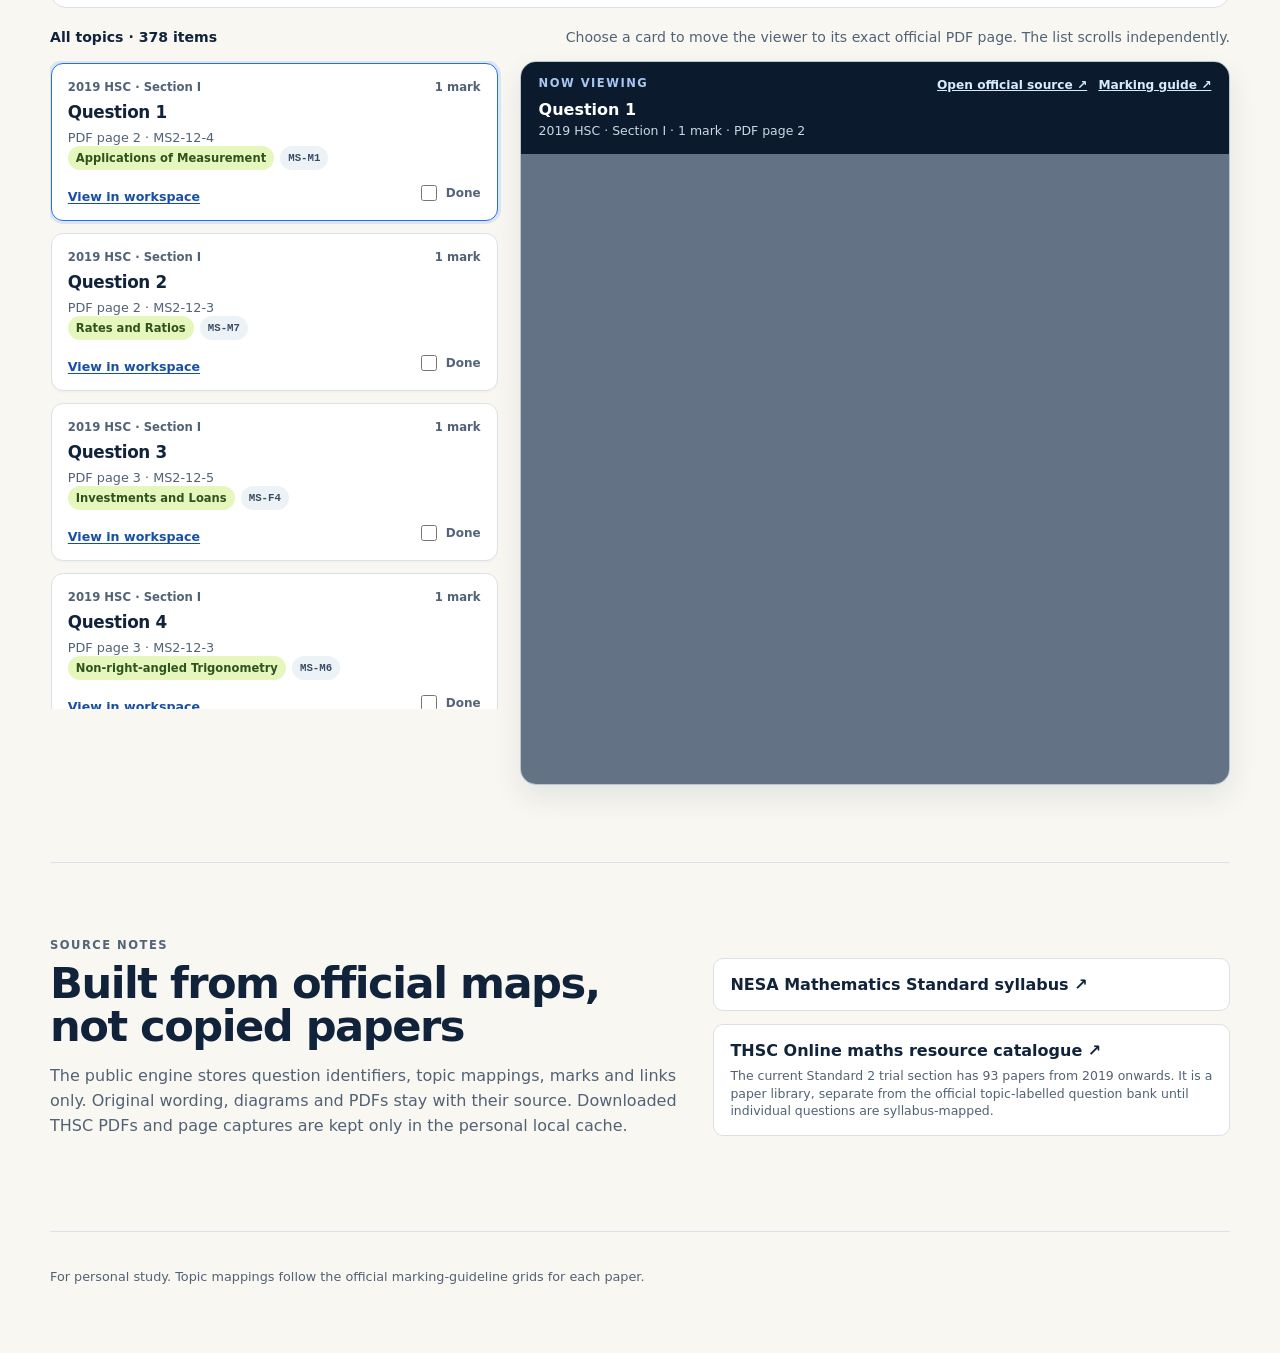
==== commit ea1bbdb1: "Add split study workspace and THSC trial library" ====
--- a/index.html
+++ b/index.html
@@ -24,7 +24,7 @@
         <div>
           <p class="eyebrow">Mathematics Standard 2</p>
           <h1 id="page-title">Choose a topic.<br>Do the real questions.</h1>
-          <p class="hero-copy">A private study index for the 2019–2025 HSC papers. Pick a syllabus topic, then open each question on its precise page in the official NESA paper.</p>
+          <p class="hero-copy">Pick a syllabus topic, choose a question, and work through the source paper without leaving the study workspace.</p>
           <div class="hero-actions">
             <a class="button primary" href="#questions">Find questions</a>
             <button class="button secondary" id="random-question" type="button">Give me one</button>
@@ -52,7 +52,7 @@
         <div class="section-heading question-heading">
           <div>
             <p class="eyebrow">Practice bank</p>
-            <h2 id="questions-title">Question finder</h2>
+            <h2 id="questions-title">Question workspace</h2>
           </div>
           <div class="progress-card" aria-live="polite">
             <span>Your progress</span>
@@ -61,7 +61,12 @@
           </div>
         </div>
 
-        <form class="filters" id="filters" aria-label="Filter questions">
+        <div class="library-switch" role="group" aria-label="Choose a study library">
+          <button class="library-button active" type="button" data-library="hsc" aria-pressed="true">Official HSC questions <small>378 items</small></button>
+          <button class="library-button" type="button" data-library="thsc" aria-pressed="false">THSC Standard trials <small>93 papers</small></button>
+        </div>
+
+        <form class="filters" id="hsc-filters" aria-label="Filter official HSC questions">
           <label>
             <span>Topic</span>
             <select id="topic-filter" name="topic"></select>
@@ -98,23 +103,56 @@
           <button class="button filter-reset" type="reset">Reset filters</button>
         </form>
 
+        <form class="filters thsc-filters" id="thsc-filters" aria-label="Filter THSC Standard trial papers" hidden>
+          <label class="search-filter">
+            <span>Find a school or paper</span>
+            <input id="thsc-search" name="search" type="search" placeholder="e.g. Barker or 2024" autocomplete="off">
+          </label>
+          <label>
+            <span>Trial year</span>
+            <select id="thsc-year-filter" name="trial-year"></select>
+          </label>
+          <button class="button filter-reset" type="reset">Reset trial filters</button>
+        </form>
+
         <div class="results-toolbar" aria-live="polite">
           <p id="results-summary"></p>
-          <p class="results-hint">Each card opens the official question and marking guide in a new tab.</p>
+          <p class="results-hint" id="results-hint"></p>
         </div>
-        <div id="question-list" class="question-list" aria-live="polite"></div>
-        <p id="empty-state" class="empty-state" hidden>No questions match those filters. Try another topic or reset the filters.</p>
+        <div class="study-workspace" id="study-workspace">
+          <section class="question-pane" aria-label="Question bank">
+            <div id="question-list" class="question-list" aria-live="polite"></div>
+            <p id="empty-state" class="empty-state" hidden>No items match those filters. Try another filter or reset it.</p>
+          </section>
+          <aside class="viewer-pane" aria-label="Source document viewer">
+            <div class="viewer-toolbar">
+              <div>
+                <p class="eyebrow">Now viewing</p>
+                <h3 id="viewer-title">Loading question…</h3>
+                <p id="viewer-meta"></p>
+              </div>
+              <div class="viewer-links">
+                <a id="viewer-source" href="#" target="_blank" rel="noreferrer">Open source ↗</a>
+                <a id="viewer-download" href="#" target="_blank" rel="noreferrer">Marking guide ↗</a>
+              </div>
+            </div>
+            <iframe id="pdf-viewer" title="Selected question source PDF" loading="eager"></iframe>
+          </aside>
+        </div>
       </section>
 
       <section class="sources" aria-labelledby="sources-title">
         <div>
           <p class="eyebrow">Source notes</p>
           <h2 id="sources-title">Built from official maps, not copied papers</h2>
-          <p>The engine stores question identifiers, topic mappings, marks and links only. The question wording, diagrams and PDFs stay on the original sources.</p>
+          <p>The public engine stores question identifiers, topic mappings, marks and links only. Original wording, diagrams and PDFs stay with their source. Downloaded THSC PDFs and page captures are kept only in the personal local cache.</p>
         </div>
         <div class="source-links">
           <a href="https://www.nsw.gov.au/education-and-training/nesa/curriculum/mathematics/mathematics-standard-stage-6-2017" target="_blank" rel="noreferrer">NESA Mathematics Standard syllabus <span aria-hidden="true">↗</span></a>
-          <a href="https://thsconline.github.io/s/yr12/Maths/" target="_blank" rel="noreferrer">THSC Online maths resource catalogue <span aria-hidden="true">↗</span></a>
+          <a class="catalogue-link" href="https://thsconline.github.io/s/yr12/Maths/" target="_blank" rel="noreferrer">
+            <span>THSC Online maths resource catalogue <b aria-hidden="true">↗</b></span>
+            <small>The current Standard 2 trial section has 93 papers from 2019 onwards. It is a paper library, separate from the official topic-labelled question bank until individual questions are syllabus-mapped.</small>
+          </a>
         </div>
       </section>
     </main>
--- a/app.css
+++ b/app.css
@@ -67,30 +67,47 @@
 .progress-card span { font-size: .76rem; color: #5c5738; }
 .progress-card strong { font-size: 1.05rem; }
 .text-button { grid-row: 1 / span 2; grid-column: 2; appearance: none; background: transparent; border: 0; color: #705b13; cursor: pointer; font-size: .75rem; text-decoration: underline; }
+.library-switch { display: flex; flex-wrap: wrap; gap: .6rem; margin-bottom: 1rem; }
+.library-button { appearance: none; display: flex; align-items: center; gap: .55rem; border: 1px solid #cbd4dd; border-radius: 99px; padding: .62rem .85rem; color: var(--muted); background: var(--surface); cursor: pointer; font-weight: 760; }
+.library-button small { color: inherit; opacity: .72; font-size: .73rem; }
+.library-button:hover { border-color: #8ca4bd; }
+.library-button.active { color: white; background: var(--deep); border-color: var(--deep); }
 .filters { display: grid; grid-template-columns: 1.5fr repeat(3, 1fr) auto; gap: .8rem; padding: 1rem; background: var(--surface); border: 1px solid var(--line); border-radius: var(--radius); }
 .filters label { display: grid; gap: .4rem; color: var(--muted); font-size: .76rem; font-weight: 760; letter-spacing: .03em; text-transform: uppercase; }
-.filters select { min-width: 0; color: var(--ink); background: #f7f9fa; border: 1px solid #cbd4dd; border-radius: 8px; padding: .65rem .7rem; font-size: .92rem; font-weight: 600; text-transform: none; }
+.filters select, .filters input { min-width: 0; color: var(--ink); background: #f7f9fa; border: 1px solid #cbd4dd; border-radius: 8px; padding: .65rem .7rem; font-size: .92rem; font-weight: 600; text-transform: none; }
+.thsc-filters { grid-template-columns: minmax(260px, 2fr) minmax(150px, .8fr) auto; }
 .filter-reset { align-self: end; background: transparent; color: var(--muted); border-color: #cbd4dd; white-space: nowrap; }
 .results-toolbar { display: flex; justify-content: space-between; gap: 1rem; margin: 1.3rem 0 1rem; color: var(--muted); font-size: .88rem; }
 .results-toolbar p { margin: 0; }
 #results-summary { color: var(--ink); font-weight: 700; }
-.question-list { display: grid; grid-template-columns: repeat(3, minmax(0, 1fr)); gap: 1rem; }
-.question-card { position: relative; display: flex; flex-direction: column; min-height: 214px; padding: 1.15rem; border: 1px solid var(--line); border-radius: var(--radius); background: var(--surface); box-shadow: 0 2px 0 rgba(10, 31, 56, .02); transition: border-color .15s ease, transform .15s ease; }
-.question-card:hover { transform: translateY(-2px); border-color: #a3b4c5; }
+.study-workspace { display: grid; grid-template-columns: minmax(320px, .78fr) minmax(460px, 1.22fr); gap: 1rem; align-items: start; }
+.question-pane { min-width: 0; }
+.question-list { display: grid; gap: .75rem; max-height: min(72vh, 870px); overflow-y: auto; overscroll-behavior: contain; padding: .15rem .4rem .45rem .05rem; }
+.question-card { position: relative; display: flex; flex-direction: column; min-height: 155px; padding: 1rem; border: 1px solid var(--line); border-radius: 12px; background: var(--surface); box-shadow: 0 2px 0 rgba(10, 31, 56, .02); transition: border-color .15s ease, transform .15s ease, box-shadow .15s ease; }
+.question-card:hover { transform: translateY(-1px); border-color: #a3b4c5; }
+.question-card.selected { border-color: var(--blue); box-shadow: 0 0 0 3px rgba(36, 107, 254, .13); }
 .question-card.done { background: #f6fbec; border-color: #b4d979; }
-.question-kicker { display: flex; align-items: center; justify-content: space-between; gap: .5rem; margin-bottom: .8rem; color: var(--muted); font-size: .78rem; font-weight: 740; }
-.question-card h3 { margin: 0; font-size: 1.45rem; letter-spacing: -.03em; }
-.question-meta { margin: .3rem 0 1rem; color: var(--muted); font-size: .84rem; }
+.question-open { appearance: none; display: grid; gap: .45rem; width: 100%; padding: 0; border: 0; text-align: left; color: inherit; background: transparent; cursor: pointer; }
+.question-open strong { font-size: 1.05rem; letter-spacing: -.02em; }
+.question-kicker { display: flex; align-items: center; justify-content: space-between; gap: .5rem; color: var(--muted); font-size: .73rem; font-weight: 740; }
+.question-meta { color: var(--muted); font-size: .8rem; line-height: 1.35; }
 .tag-row { display: flex; flex-wrap: wrap; gap: .38rem; }
 .tag { display: inline-flex; align-items: center; border-radius: 99px; padding: .3rem .5rem; background: #edf2f7; color: #384b62; font-size: .72rem; font-weight: 750; }
 .tag.topic { background: #e5f7bd; color: #30531e; }
 .tag code { font-family: ui-monospace, SFMono-Regular, Menlo, monospace; font-size: .67rem; }
-.card-footer { display: flex; align-items: end; justify-content: space-between; gap: .5rem; margin-top: auto; padding-top: 1rem; }
-.card-links { display: flex; flex-wrap: wrap; gap: .55rem; }
-.card-link { font-size: .79rem; font-weight: 760; color: #174ea6; text-underline-offset: .18em; }
+.card-footer { display: flex; align-items: end; justify-content: space-between; gap: .5rem; margin-top: auto; padding-top: .8rem; }
+.card-link { appearance: none; padding: 0; border: 0; background: transparent; cursor: pointer; font-size: .79rem; font-weight: 760; color: #174ea6; text-decoration: underline; text-underline-offset: .18em; }
 .complete-control { display: flex; align-items: center; gap: .35rem; flex-shrink: 0; color: #53647a; font-size: .75rem; font-weight: 650; white-space: nowrap; }
 .complete-control input { accent-color: #4a7e21; width: 1rem; height: 1rem; }
 .empty-state { margin: 1.5rem 0 0; padding: 1.2rem; border: 1px dashed #b3c0cd; border-radius: var(--radius); color: var(--muted); text-align: center; }
+.viewer-pane { position: sticky; top: 1rem; min-width: 0; overflow: hidden; border: 1px solid #b9c5d1; border-radius: var(--radius); background: #e9eef3; box-shadow: 0 12px 30px rgba(11, 33, 59, .09); }
+.viewer-toolbar { display: flex; align-items: start; justify-content: space-between; gap: 1rem; padding: 1rem 1.1rem; background: var(--deep); color: white; }
+.viewer-toolbar .eyebrow { color: #a8c6f2; }
+.viewer-toolbar h3 { margin: 0; font-size: 1rem; }
+.viewer-toolbar p:not(.eyebrow) { margin: .28rem 0 0; color: #cbd7e5; font-size: .78rem; }
+.viewer-links { display: flex; flex-wrap: wrap; justify-content: end; gap: .7rem; text-align: right; }
+.viewer-links a { color: #d6ebff; font-size: .76rem; font-weight: 720; white-space: nowrap; }
+#pdf-viewer { display: block; width: 100%; height: min(70vh, 840px); border: 0; background: #647285; }
 
 .sources { display: grid; grid-template-columns: 1.1fr .9fr; gap: 2rem; }
 .sources h2 { max-width: 560px; }
@@ -98,21 +115,31 @@
 .source-links { display: grid; align-content: center; gap: .8rem; }
 .source-links a { padding: 1rem; border: 1px solid var(--line); border-radius: 10px; background: var(--surface); text-decoration: none; font-weight: 700; }
 .source-links a:hover { border-color: var(--blue); color: #174ea6; }
+.catalogue-link { display: grid; gap: .45rem; }
+.catalogue-link small { color: var(--muted); font-size: .78rem; font-weight: 500; line-height: 1.4; }
+.catalogue-link:hover small { color: #3f5c92; }
 footer { padding: 1.5rem 0 3.5rem; border-top: 1px solid var(--line); color: var(--muted); font-size: .8rem; }
 
 @media (max-width: 920px) {
   .filters { grid-template-columns: repeat(2, minmax(0, 1fr)); }
   .filter-reset { justify-self: start; }
-  .question-list { grid-template-columns: repeat(2, minmax(0, 1fr)); }
+  .study-workspace { grid-template-columns: 1fr; }
+  .viewer-pane { position: static; }
+  .question-list { max-height: 560px; }
 }
 @media (max-width: 650px) {
   .header-note { display: none; }
   .hero { grid-template-columns: 1fr; gap: 2rem; }
   .hero-stat { min-height: 140px; }
   .section-heading, .sources { grid-template-columns: 1fr; display: grid; }
-  .curriculum-map, .question-list, .filters { grid-template-columns: 1fr; }
+  .curriculum-map, .filters, .thsc-filters { grid-template-columns: 1fr; }
   .results-toolbar { display: grid; }
   .results-hint { display: none; }
+  .library-switch { display: grid; }
+  .library-button { justify-content: space-between; }
+  .viewer-toolbar { display: grid; }
+  .viewer-links { justify-content: start; text-align: left; }
+  #pdf-viewer { height: 65vh; }
   .header-inner, main, footer { width: min(100% - 1.5rem, 1180px); }
   h1 { font-size: clamp(3.1rem, 16vw, 4.5rem); }
 }
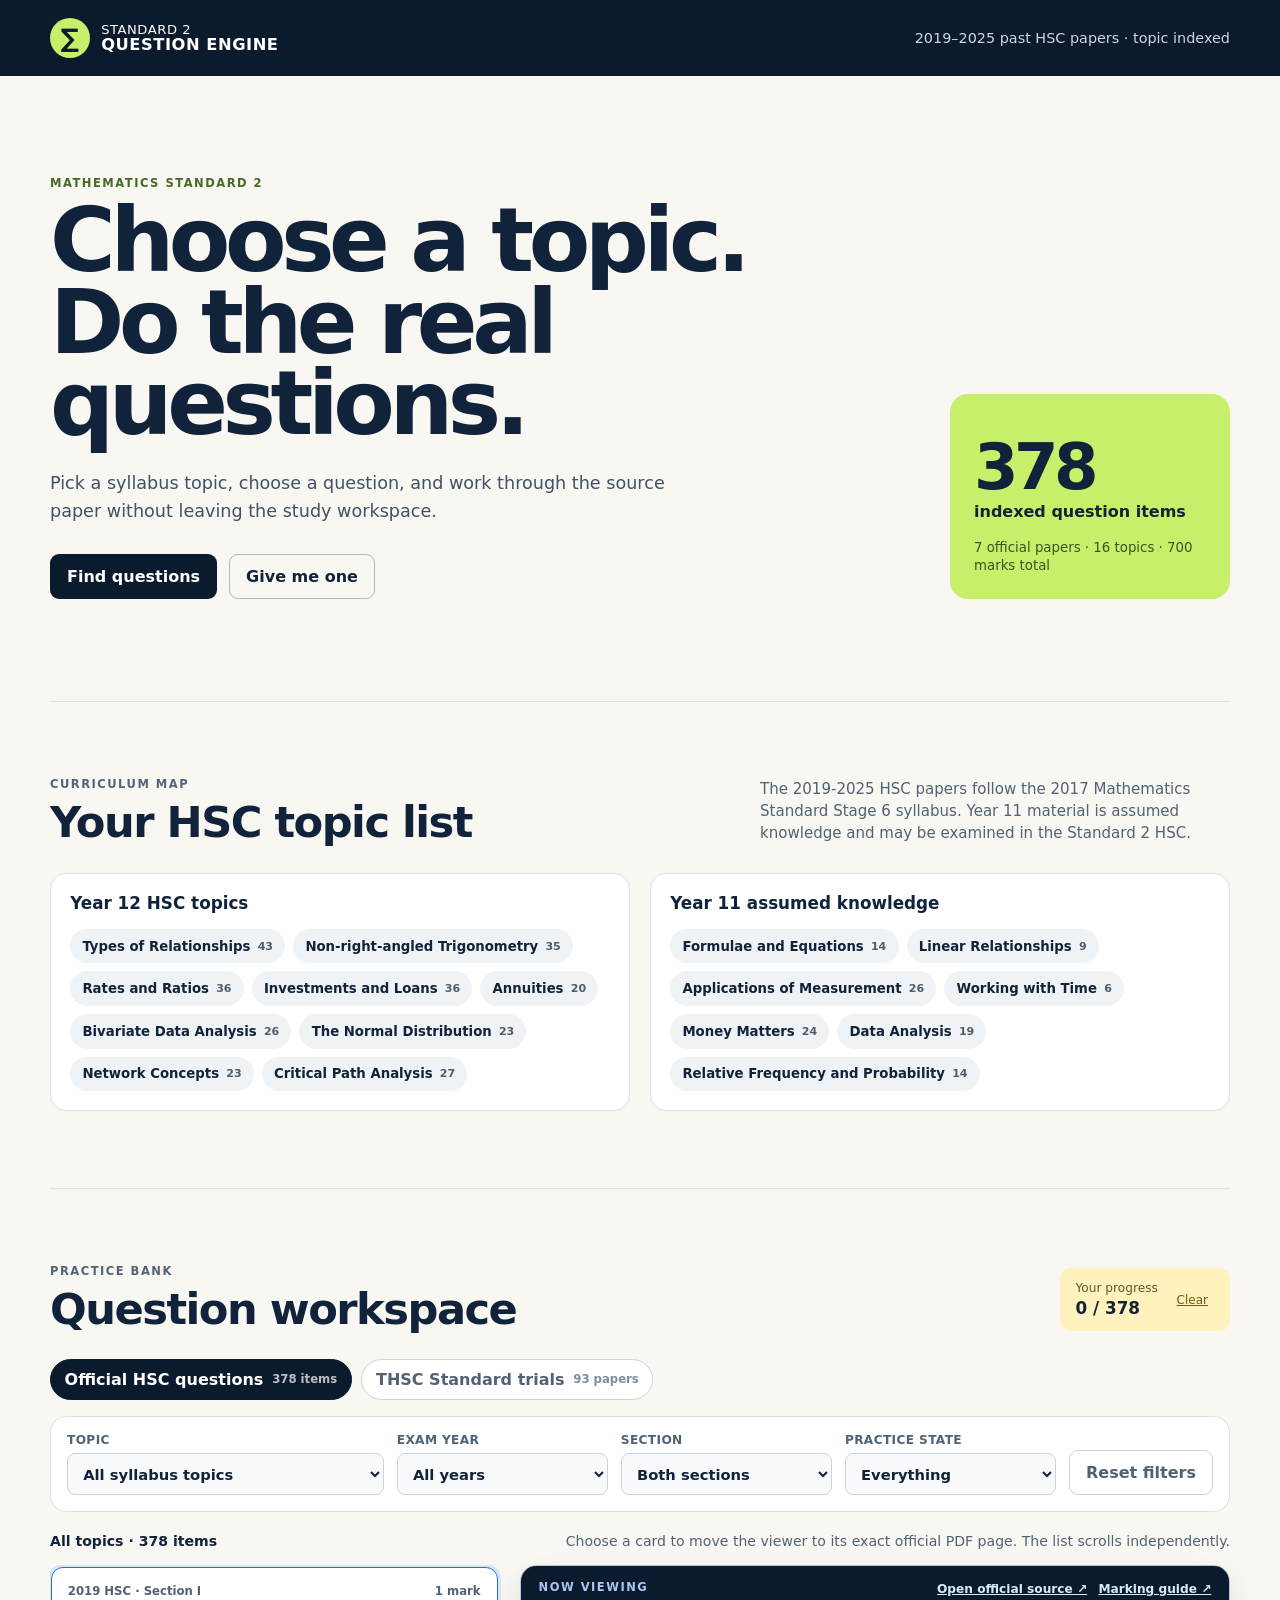
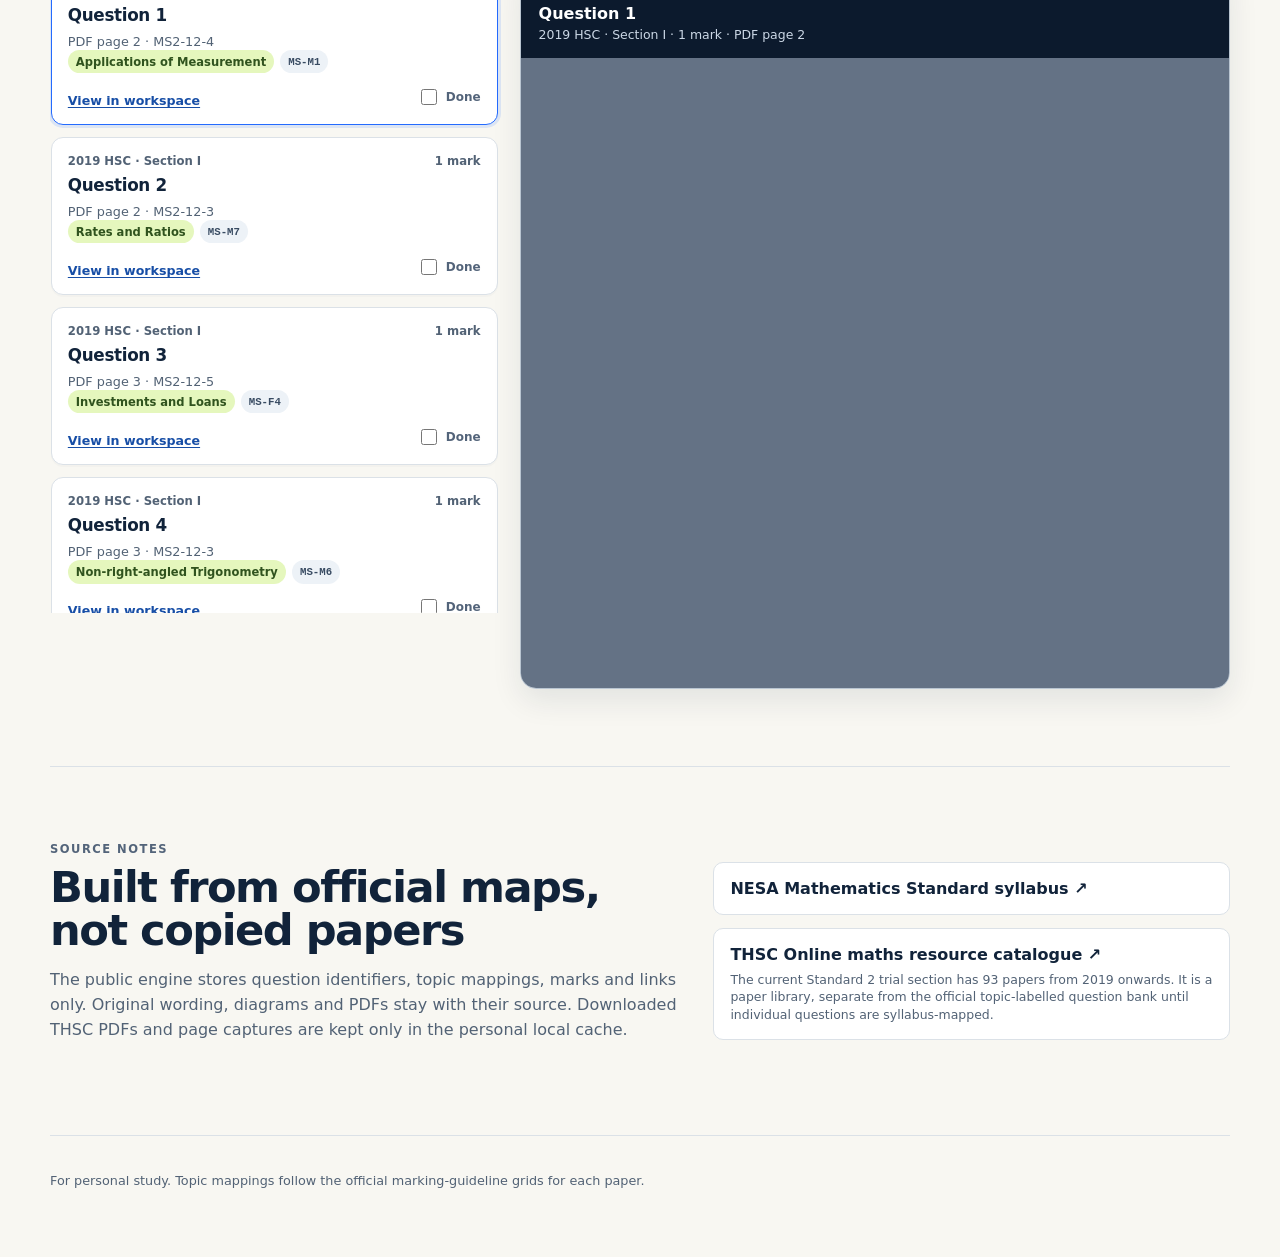
==== commit de3033a4: "Bust cached study workspace assets" ====
--- a/index.html
+++ b/index.html
@@ -5,7 +5,7 @@
     <meta name="viewport" content="width=device-width, initial-scale=1">
     <meta name="description" content="A personal topic-filtered index of 2019-2025 HSC Mathematics Standard 2 questions.">
     <title>HSC Standard 2 Question Engine</title>
-    <link rel="stylesheet" href="app.css">
+    <link rel="stylesheet" href="app.css?v=3ee5a4b">
   </head>
   <body>
     <a class="skip-link" href="#questions">Skip to questions</a>
@@ -160,6 +160,6 @@
     <footer>
       <p>For personal study. Topic mappings follow the official marking-guideline grids for each paper.</p>
     </footer>
-    <script type="module" src="app.js"></script>
+    <script type="module" src="app.js?v=3ee5a4b"></script>
   </body>
 </html>
--- a/app.css
+++ b/app.css
@@ -73,6 +73,7 @@
 .library-button:hover { border-color: #8ca4bd; }
 .library-button.active { color: white; background: var(--deep); border-color: var(--deep); }
 .filters { display: grid; grid-template-columns: 1.5fr repeat(3, 1fr) auto; gap: .8rem; padding: 1rem; background: var(--surface); border: 1px solid var(--line); border-radius: var(--radius); }
+.filters[hidden] { display: none; }
 .filters label { display: grid; gap: .4rem; color: var(--muted); font-size: .76rem; font-weight: 760; letter-spacing: .03em; text-transform: uppercase; }
 .filters select, .filters input { min-width: 0; color: var(--ink); background: #f7f9fa; border: 1px solid #cbd4dd; border-radius: 8px; padding: .65rem .7rem; font-size: .92rem; font-weight: 600; text-transform: none; }
 .thsc-filters { grid-template-columns: minmax(260px, 2fr) minmax(150px, .8fr) auto; }
